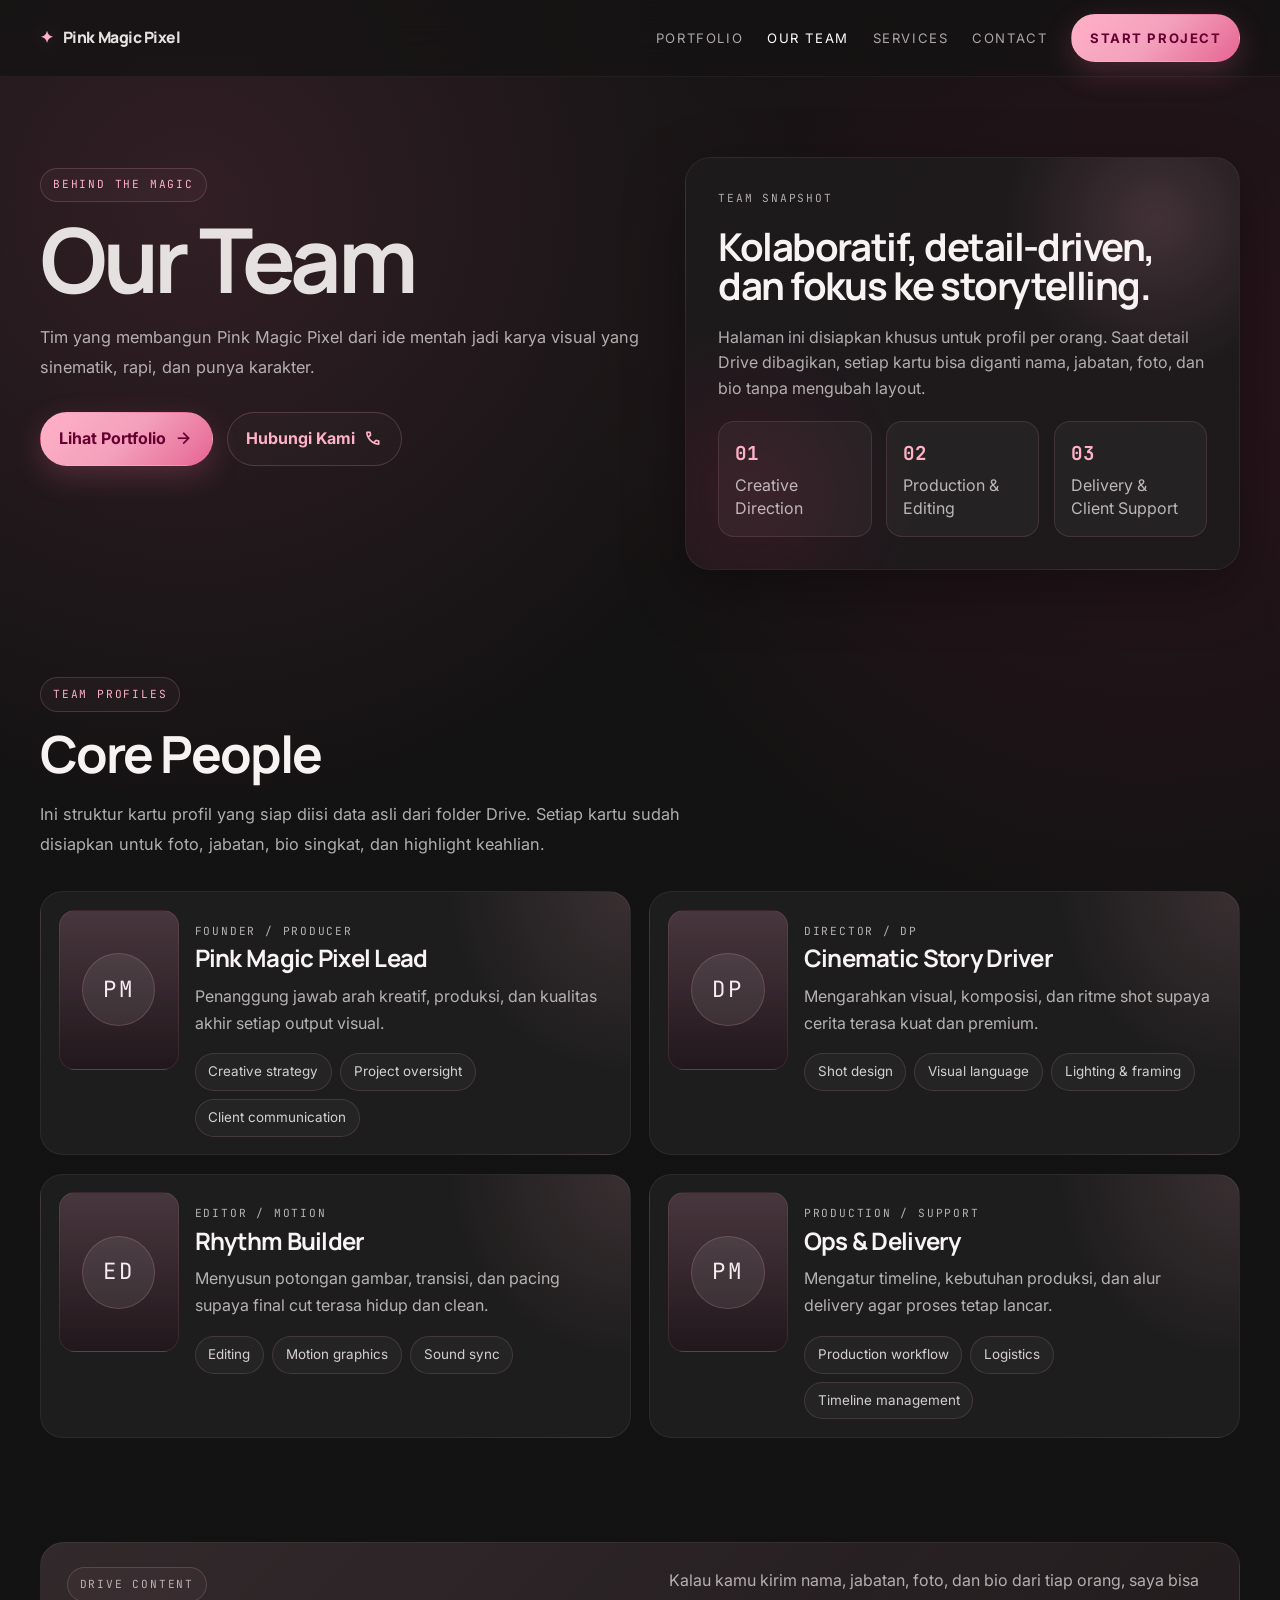
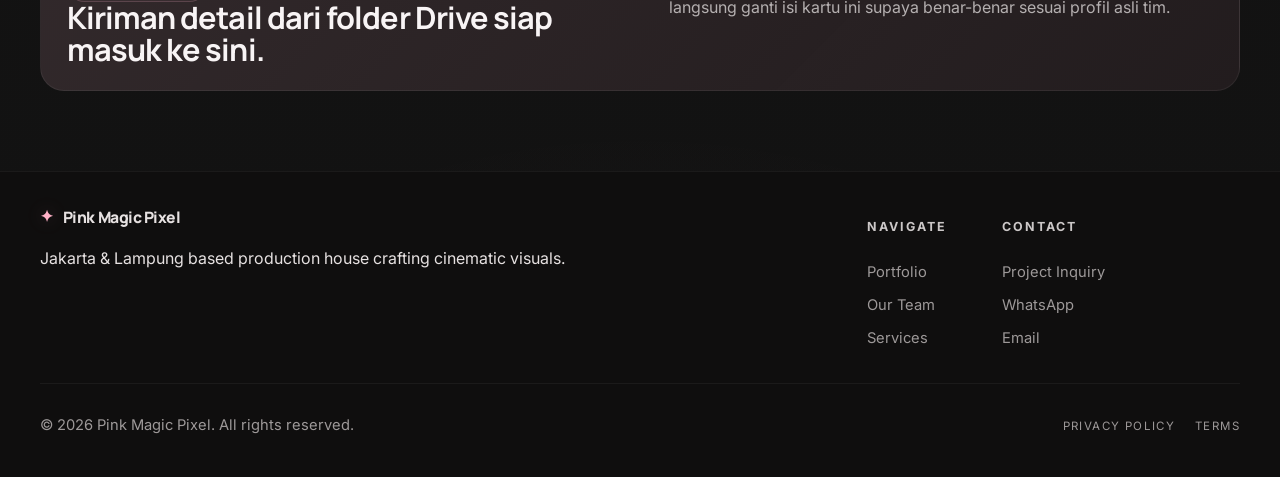
==== team.html @ 875f935e "Add team profile page" ====
<!DOCTYPE html>
<html lang="id">
  <head>
    <meta charset="UTF-8" />
    <meta name="viewport" content="width=device-width, initial-scale=1.0" />
    <meta
      name="description"
      content="Profil tim Pink Magic Pixel, rumah produksi sinematik dari Jakarta dan Lampung."
    />
    <title>Pink Magic Pixel | Our Team</title>
    <link rel="preconnect" href="https://fonts.googleapis.com" />
    <link rel="preconnect" href="https://fonts.gstatic.com" crossorigin />
    <link
      href="https://fonts.googleapis.com/css2?family=Inter:wght@400;500;600;700&family=JetBrains+Mono:wght@500;600&family=Manrope:wght@500;600;700;800&family=Material+Symbols+Outlined:wght@100..700&display=swap"
      rel="stylesheet"
    />
    <link rel="stylesheet" href="styles.css?v=7" />
  </head>
  <body class="team-page">
    <a class="skip-link" href="#content">Skip to content</a>

    <header class="site-header" id="top">
      <div class="shell header-shell">
        <a class="brand" href="index.html" aria-label="Pink Magic Pixel home">
          <span class="brand-mark" aria-hidden="true">✦</span>
          <span class="brand-name">Pink Magic Pixel</span>
        </a>

        <nav class="site-nav" aria-label="Primary">
          <a href="index.html#portfolio">Portfolio</a>
          <a href="team.html" aria-current="page">Our Team</a>
          <a href="index.html#services">Services</a>
          <a href="index.html#contact">Contact</a>
          <a class="button button-primary button-small" href="index.html#contact">Start Project</a>
        </nav>

        <button
          class="menu-toggle"
          type="button"
          aria-expanded="false"
          aria-controls="mobile-menu"
          aria-label="Toggle menu"
        >
          <span></span>
          <span></span>
          <span></span>
        </button>
      </div>

      <div class="mobile-menu" id="mobile-menu" hidden>
        <a href="index.html#portfolio">Portfolio</a>
        <a href="team.html" aria-current="page">Our Team</a>
        <a href="index.html#services">Services</a>
        <a href="index.html#contact">Contact</a>
        <a class="button button-primary" href="index.html#contact">Start Project</a>
      </div>
    </header>

    <main id="content">
      <section class="section team-hero">
        <div class="shell team-hero-layout">
          <div class="team-hero-copy reveal">
            <p class="eyebrow">Behind the magic</p>
            <h1>Our Team</h1>
            <p class="hero-intro">
              Tim yang membangun Pink Magic Pixel dari ide mentah jadi karya visual
              yang sinematik, rapi, dan punya karakter.
            </p>
            <div class="hero-actions">
              <a class="button button-primary" href="index.html#portfolio">
                Lihat Portfolio
                <span class="material-symbols-outlined" aria-hidden="true">arrow_forward</span>
              </a>
              <a class="button button-secondary" href="index.html#contact">
                Hubungi Kami
                <span class="material-symbols-outlined" aria-hidden="true">call</span>
              </a>
            </div>
          </div>

          <div class="team-hero-panel reveal">
            <div class="team-hero-panel-inner">
              <p class="tag">Team Snapshot</p>
              <h2>Kolaboratif, detail-driven, dan fokus ke storytelling.</h2>
              <p>
                Halaman ini disiapkan khusus untuk profil per orang. Saat detail Drive
                dibagikan, setiap kartu bisa diganti nama, jabatan, foto, dan bio
                tanpa mengubah layout.
              </p>

              <div class="team-hero-metrics">
                <article>
                  <strong>01</strong>
                  <span>Creative Direction</span>
                </article>
                <article>
                  <strong>02</strong>
                  <span>Production & Editing</span>
                </article>
                <article>
                  <strong>03</strong>
                  <span>Delivery & Client Support</span>
                </article>
              </div>
            </div>
          </div>
        </div>
      </section>

      <section class="section section-spaced team-section">
        <div class="shell">
          <div class="section-heading reveal">
            <div>
              <p class="eyebrow">Team Profiles</p>
              <h2>Core People</h2>
              <p class="section-intro">
                Ini struktur kartu profil yang siap diisi data asli dari folder Drive.
                Setiap kartu sudah disiapkan untuk foto, jabatan, bio singkat, dan
                highlight keahlian.
              </p>
            </div>
          </div>

          <div class="team-grid">
            <article class="team-card reveal">
              <div class="team-card-portrait">
                <span class="team-avatar">PM</span>
              </div>
              <div class="team-card-body">
                <p class="tag">Founder / Producer</p>
                <h3>Pink Magic Pixel Lead</h3>
                <p>
                  Penanggung jawab arah kreatif, produksi, dan kualitas akhir setiap
                  output visual.
                </p>
                <ul class="team-points">
                  <li>Creative strategy</li>
                  <li>Project oversight</li>
                  <li>Client communication</li>
                </ul>
              </div>
            </article>

            <article class="team-card reveal">
              <div class="team-card-portrait">
                <span class="team-avatar">DP</span>
              </div>
              <div class="team-card-body">
                <p class="tag">Director / DP</p>
                <h3>Cinematic Story Driver</h3>
                <p>
                  Mengarahkan visual, komposisi, dan ritme shot supaya cerita terasa
                  kuat dan premium.
                </p>
                <ul class="team-points">
                  <li>Shot design</li>
                  <li>Visual language</li>
                  <li>Lighting & framing</li>
                </ul>
              </div>
            </article>

            <article class="team-card reveal">
              <div class="team-card-portrait">
                <span class="team-avatar">ED</span>
              </div>
              <div class="team-card-body">
                <p class="tag">Editor / Motion</p>
                <h3>Rhythm Builder</h3>
                <p>
                  Menyusun potongan gambar, transisi, dan pacing supaya final cut
                  terasa hidup dan clean.
                </p>
                <ul class="team-points">
                  <li>Editing</li>
                  <li>Motion graphics</li>
                  <li>Sound sync</li>
                </ul>
              </div>
            </article>

            <article class="team-card reveal">
              <div class="team-card-portrait">
                <span class="team-avatar">PM</span>
              </div>
              <div class="team-card-body">
                <p class="tag">Production / Support</p>
                <h3>Ops & Delivery</h3>
                <p>
                  Mengatur timeline, kebutuhan produksi, dan alur delivery agar
                  proses tetap lancar.
                </p>
                <ul class="team-points">
                  <li>Production workflow</li>
                  <li>Logistics</li>
                  <li>Timeline management</li>
                </ul>
              </div>
            </article>
          </div>
        </div>
      </section>

      <section class="section team-note">
        <div class="shell">
          <div class="team-note-panel reveal">
            <div>
              <p class="eyebrow">Drive Content</p>
              <h2>Kiriman detail dari folder Drive siap masuk ke sini.</h2>
            </div>
            <p>
              Kalau kamu kirim nama, jabatan, foto, dan bio dari tiap orang, saya bisa
              langsung ganti isi kartu ini supaya benar-benar sesuai profil asli tim.
            </p>
          </div>
        </div>
      </section>
    </main>

    <footer class="site-footer">
      <div class="shell footer-shell">
        <div>
          <a class="brand" href="index.html" aria-label="Pink Magic Pixel home">
            <span class="brand-mark" aria-hidden="true">✦</span>
            <span class="brand-name">Pink Magic Pixel</span>
          </a>
          <p>Jakarta & Lampung based production house crafting cinematic visuals.</p>
        </div>

        <div class="footer-links">
          <div>
            <h3>Navigate</h3>
            <a href="index.html#portfolio">Portfolio</a>
            <a href="team.html">Our Team</a>
            <a href="index.html#services">Services</a>
          </div>
          <div>
            <h3>Contact</h3>
            <a href="index.html#contact">Project Inquiry</a>
            <a href="index.html#contact">WhatsApp</a>
            <a href="index.html#contact">Email</a>
          </div>
        </div>
      </div>

      <div class="shell footer-meta">
        <p>&copy; <span id="year"></span> Pink Magic Pixel. All rights reserved.</p>
        <div class="footer-legal">
          <a href="index.html#top">Privacy Policy</a>
          <a href="index.html#top">Terms</a>
        </div>
      </div>
    </footer>

    <script src="script.js?v=7"></script>
  </body>
</html>
---- styles.css ----
:root {
  --bg: #121212;
  --bg-alt: #171616;
  --surface: rgba(32, 31, 31, 0.72);
  --surface-strong: #1c1b1b;
  --surface-soft: #201f1f;
  --surface-card: rgba(43, 42, 42, 0.72);
  --text: #e6e1e1;
  --muted: #dcbfc6;
  --faint: rgba(230, 225, 225, 0.1);
  --line: rgba(255, 255, 255, 0.08);
  --outline: #564147;
  --pink: #ffb1c7;
  --pink-strong: #e66592;
  --berry: #851c41;
  --pink-deep: #a63360;
  --on-pink: #650031;
  --shadow: 0 18px 60px rgba(0, 0, 0, 0.35);
  --shell: min(1200px, calc(100vw - 2rem));
  --radius-xl: 1.5rem;
  --radius-lg: 1rem;
  --radius-md: 0.75rem;
  --radius-sm: 0.5rem;
}

*,
*::before,
*::after {
  box-sizing: border-box;
}

html {
  scroll-behavior: smooth;
}

body {
  margin: 0;
  min-height: 100vh;
  background:
    radial-gradient(circle at 15% 10%, rgba(230, 101, 146, 0.14), transparent 28%),
    radial-gradient(circle at 90% 18%, rgba(133, 28, 65, 0.2), transparent 28%),
    radial-gradient(circle at 50% 120%, rgba(255, 177, 199, 0.08), transparent 30%),
    linear-gradient(180deg, #141313 0%, #121212 100%);
  color: var(--text);
  font-family: "Inter", system-ui, -apple-system, BlinkMacSystemFont, "Segoe UI", sans-serif;
  line-height: 1.6;
  text-rendering: optimizeLegibility;
  -webkit-font-smoothing: antialiased;
}

body.showreel-modal-open {
  overflow: hidden;
}

img,
svg {
  display: block;
  max-width: 100%;
}

a {
  color: inherit;
  text-decoration: none;
}

button,
a {
  -webkit-tap-highlight-color: transparent;
}

button,
input,
textarea {
  font: inherit;
}

.skip-link {
  position: absolute;
  left: 1rem;
  top: -4rem;
  z-index: 1000;
  padding: 0.75rem 1rem;
  border-radius: 999px;
  background: var(--pink);
  color: var(--on-pink);
  font-weight: 700;
  transition: top 0.2s ease;
}

.skip-link:focus {
  top: 1rem;
}

.shell {
  width: var(--shell);
  margin: 0 auto;
}

.section {
  padding: 5rem 0;
}

.section-spaced {
  padding-top: 2rem;
}

.section-services {
  background: linear-gradient(180deg, rgba(15, 14, 14, 0.7), rgba(15, 14, 14, 0.9));
}

.section-contact {
  padding-bottom: 6rem;
}

.site-header {
  position: sticky;
  top: 0;
  z-index: 50;
  backdrop-filter: blur(22px);
  background: rgba(20, 19, 19, 0.76);
  border-bottom: 1px solid rgba(255, 255, 255, 0.05);
}

.header-shell {
  display: flex;
  align-items: center;
  justify-content: space-between;
  min-height: 4.75rem;
  gap: 1rem;
}

.brand {
  display: inline-flex;
  align-items: center;
  gap: 0.65rem;
  font-family: "Manrope", sans-serif;
  font-weight: 800;
  letter-spacing: -0.03em;
}

.brand-mark {
  color: var(--pink);
  text-shadow: 0 0 18px rgba(255, 177, 199, 0.25);
}

.brand-name {
  font-size: 0.98rem;
}

.site-nav {
  display: flex;
  align-items: center;
  gap: 1.5rem;
  font-size: 0.82rem;
  letter-spacing: 0.12em;
  text-transform: uppercase;
  color: rgba(230, 225, 225, 0.72);
}

.site-nav a:not(.button):hover,
.footer-links a:hover,
.footer-legal a:hover {
  color: var(--pink);
}

.site-nav a[aria-current="page"],
.mobile-menu a[aria-current="page"] {
  color: #fff;
}

.menu-toggle {
  display: none;
  width: 2.75rem;
  height: 2.75rem;
  border: 1px solid rgba(255, 255, 255, 0.08);
  border-radius: 999px;
  background: rgba(255, 255, 255, 0.03);
  color: var(--text);
  padding: 0;
  cursor: pointer;
}

.menu-toggle span {
  display: block;
  width: 1rem;
  height: 2px;
  margin: 0.18rem auto;
  border-radius: 999px;
  background: currentColor;
}

.mobile-menu {
  display: none;
  padding: 0 1rem 1rem;
  border-top: 1px solid rgba(255, 255, 255, 0.05);
}

.mobile-menu[hidden] {
  display: none !important;
}

.mobile-menu a {
  display: flex;
  align-items: center;
  justify-content: center;
  width: 100%;
  margin-top: 0.75rem;
}

.hero {
  min-height: calc(100vh - 4.75rem);
  display: flex;
  align-items: center;
  position: relative;
  overflow: clip;
}

.hero::before,
.hero::after {
  content: "";
  position: absolute;
  inset: auto;
  border-radius: 999px;
  pointer-events: none;
}

.hero::before {
  width: 24rem;
  height: 24rem;
  left: -10rem;
  top: 5rem;
  background: radial-gradient(circle, rgba(255, 177, 199, 0.11), transparent 68%);
  filter: blur(14px);
}

.hero::after {
  width: 20rem;
  height: 20rem;
  right: -8rem;
  bottom: 1rem;
  background: radial-gradient(circle, rgba(230, 101, 146, 0.16), transparent 68%);
  filter: blur(12px);
}

.hero-layout {
  display: grid;
  grid-template-columns: minmax(0, 1.1fr) minmax(340px, 0.9fr);
  gap: 3rem;
  align-items: center;
  position: relative;
  z-index: 1;
  padding: 3rem 0 4rem;
}

.reveal {
  transition: opacity 700ms ease, transform 700ms ease;
}

.js .reveal {
  opacity: 0;
  transform: translateY(2rem);
}

.js .reveal.is-visible {
  opacity: 1;
  transform: none;
}

.eyebrow,
.pill,
.tag {
  display: inline-flex;
  align-items: center;
  width: fit-content;
  font-family: "JetBrains Mono", monospace;
  font-size: 0.7rem;
  letter-spacing: 0.16em;
  text-transform: uppercase;
  color: var(--pink);
}

.eyebrow {
  margin-bottom: 1rem;
  padding: 0.45rem 0.75rem;
  border: 1px solid rgba(255, 177, 199, 0.18);
  border-radius: 999px;
  background: rgba(255, 177, 199, 0.04);
}

.hero-copy h1,
.section-heading h2,
.contact-copy h2 {
  margin: 0;
  font-family: "Manrope", sans-serif;
  letter-spacing: -0.04em;
  line-height: 0.98;
  color: #f7f3f3;
}

.hero-copy h1 {
  font-size: clamp(3rem, 6vw, 5.75rem);
  max-width: 10ch;
}

.hero-accent {
  display: inline-block;
  color: var(--pink);
}

.hero-intro,
.section-intro,
.contact-copy .section-intro {
  max-width: 42rem;
  margin: 1.4rem 0 0;
  color: rgba(230, 225, 225, 0.75);
  font-size: 1.02rem;
  line-height: 1.8;
}

.hero-actions,
.contact-actions {
  display: flex;
  flex-wrap: wrap;
  gap: 0.9rem;
  margin-top: 1.9rem;
}

.button {
  display: inline-flex;
  align-items: center;
  justify-content: center;
  gap: 0.55rem;
  min-height: 3rem;
  padding: 0.8rem 1.15rem;
  border-radius: 999px;
  border: 1px solid transparent;
  font-weight: 700;
  transition: transform 180ms ease, box-shadow 180ms ease, background-color 180ms ease, border-color 180ms ease;
}

.button:hover {
  transform: translateY(-1px);
  box-shadow: 0 0 24px rgba(255, 177, 199, 0.12);
}

.button:focus-visible,
.menu-toggle:focus-visible,
.site-nav a:focus-visible,
.mobile-menu a:focus-visible,
.footer-links a:focus-visible,
.footer-legal a:focus-visible {
  outline: 2px solid var(--pink);
  outline-offset: 3px;
}

.button-primary {
  background: linear-gradient(135deg, #ffb1c7 0%, #f3a0bc 50%, #e66592 100%);
  color: var(--on-pink);
  box-shadow: 0 10px 30px rgba(230, 101, 146, 0.24);
}

.button-secondary,
.button-ghost {
  color: var(--pink);
  background: rgba(255, 255, 255, 0.02);
  border-color: rgba(255, 177, 199, 0.2);
}

.button-small {
  min-height: 2.5rem;
  padding-inline: 1.1rem;
}

.material-symbols-outlined {
  font-variation-settings: "FILL" 0, "wght" 500, "GRAD" 0, "opsz" 24;
  font-size: 1.1rem;
  line-height: 1;
}

.hero-visual {
  position: relative;
}

.visual-frame {
  position: relative;
  aspect-ratio: 4 / 3;
  border-radius: 1.4rem;
  display: flex;
  padding: 1.15rem;
  overflow: clip;
  background:
    radial-gradient(circle at 50% 0%, rgba(255, 177, 199, 0.16), transparent 24%),
    linear-gradient(180deg, rgba(33, 30, 30, 0.96), rgba(17, 16, 16, 0.98));
  border: 1px solid rgba(255, 255, 255, 0.06);
  box-shadow: var(--shadow);
}

.hero-showreel-panel {
  min-height: 100%;
}

.hero-showreel {
  position: relative;
  z-index: 1;
  display: flex;
  flex: 1;
  flex-direction: column;
  min-width: 0;
}

.hero-showreel-head,
.hero-showreel-footer {
  display: flex;
  align-items: center;
  justify-content: space-between;
  gap: 1rem;
}

.hero-showreel-head {
  margin-bottom: 1rem;
}

.hero-showreel-footer {
  margin-top: 1rem;
  align-items: flex-end;
}

.hero-showreel-counter {
  margin: 0.45rem 0 0;
  color: rgba(230, 225, 225, 0.74);
  font-size: 0.82rem;
  letter-spacing: 0.08em;
}

.hero-showreel-play {
  display: inline-flex;
  align-items: center;
  gap: 0.55rem;
  min-height: 2.8rem;
  padding: 0.75rem 1rem;
  border-radius: 999px;
  border: 1px solid rgba(255, 177, 199, 0.18);
  background: rgba(255, 255, 255, 0.04);
  color: #f6edf0;
  font-weight: 700;
}

.hero-showreel-stage {
  position: relative;
  flex: 1;
  min-height: 0;
  perspective: 1200px;
}

.hero-showreel-slide {
  position: absolute;
  inset: 0;
  display: flex;
  align-items: stretch;
  justify-content: stretch;
  padding: 0;
  border: 0;
  border-radius: 1.3rem;
  overflow: hidden;
  cursor: pointer;
  text-align: left;
  background: rgba(10, 9, 10, 0.95);
  box-shadow:
    0 1px 0 rgba(255, 255, 255, 0.04) inset,
    0 18px 32px rgba(0, 0, 0, 0.18);
  transition:
    transform 500ms ease,
    opacity 500ms ease,
    filter 500ms ease;
}

.hero-showreel-slide img {
  width: 100%;
  height: 100%;
  object-fit: cover;
  transform: scale(1.04);
  filter: saturate(1.06) contrast(1.04);
}

.hero-showreel-slide::after {
  content: "";
  position: absolute;
  inset: 0;
  background:
    linear-gradient(180deg, rgba(18, 12, 16, 0.08) 0%, rgba(18, 12, 16, 0.24) 36%, rgba(8, 7, 9, 0.84) 100%),
    radial-gradient(circle at 50% 10%, rgba(255, 177, 199, 0.16), transparent 40%);
}

.hero-showreel-overlay {
  position: absolute;
  inset: 0;
  z-index: 1;
  display: flex;
  flex-direction: column;
  justify-content: space-between;
  padding: 1rem;
  background: linear-gradient(180deg, rgba(8, 7, 9, 0.16), rgba(8, 7, 9, 0.12));
}

.hero-showreel-meta {
  max-width: min(18rem, 82%);
}

.hero-showreel-meta .tag {
  margin-bottom: 0.65rem;
}

.hero-showreel-meta h3 {
  margin: 0;
  color: #f8f4f5;
  font-family: "Manrope", sans-serif;
  font-size: clamp(1.1rem, 2vw, 1.5rem);
  line-height: 1.05;
  letter-spacing: -0.03em;
}

.hero-showreel-meta p {
  margin: 0.65rem 0 0;
  color: rgba(246, 239, 241, 0.78);
  font-size: 0.92rem;
  line-height: 1.6;
}

.hero-showreel-index {
  align-self: flex-end;
  display: inline-flex;
  align-items: center;
  justify-content: center;
  min-width: 2.75rem;
  min-height: 2.75rem;
  padding: 0.45rem 0.65rem;
  border-radius: 999px;
  border: 1px solid rgba(255, 177, 199, 0.22);
  background: rgba(255, 255, 255, 0.08);
  color: #f8f4f5;
  font-family: "JetBrains Mono", monospace;
  font-size: 0.82rem;
  letter-spacing: 0.12em;
}

.hero-showreel-slide-current {
  z-index: 3;
  transform: translate3d(0, 0, 0) scale(1);
  opacity: 1;
}

.hero-showreel-slide-prev {
  z-index: 2;
  transform: translate3d(-12%, 4%, -120px) scale(0.88);
  opacity: 0.4;
  filter: blur(0.25px) saturate(0.85);
}

.hero-showreel-slide-next {
  z-index: 1;
  transform: translate3d(12%, 4%, -120px) scale(0.88);
  opacity: 0.4;
  filter: blur(0.25px) saturate(0.85);
}

.hero-showreel-slide:hover,
.hero-showreel-slide:focus-visible {
  opacity: 1;
  filter: saturate(1.04);
}

.hero-showreel-slide:focus-visible,
.hero-showreel-play:focus-visible,
.hero-showreel-dot:focus-visible {
  outline: 2px solid var(--pink);
  outline-offset: 3px;
}

.hero-showreel-caption {
  margin: 0;
  max-width: 28ch;
  color: rgba(230, 225, 225, 0.74);
  font-size: 0.9rem;
  line-height: 1.55;
}

.hero-showreel-dots {
  display: flex;
  flex-wrap: wrap;
  justify-content: flex-end;
  gap: 0.45rem;
}

.hero-showreel-dot {
  width: 0.55rem;
  height: 0.55rem;
  padding: 0;
  border-radius: 999px;
  border: 0;
  background: rgba(255, 177, 199, 0.2);
  transition: width 180ms ease, background-color 180ms ease, transform 180ms ease;
}

.hero-showreel-dot[aria-selected="true"] {
  width: 1.4rem;
  background: linear-gradient(135deg, #ffb1c7 0%, #f3a0bc 50%, #e66592 100%);
}

.hero-showreel-dot:hover {
  transform: translateY(-1px);
}

.team-page .hero {
  min-height: auto;
}

.team-hero {
  padding-top: 5rem;
}

.team-hero-layout {
  display: grid;
  grid-template-columns: minmax(0, 1.05fr) minmax(320px, 0.95fr);
  gap: 2rem;
  align-items: stretch;
}

.team-hero-copy h1 {
  margin: 0;
  font-family: "Manrope", sans-serif;
  font-size: clamp(3.1rem, 7vw, 6rem);
  line-height: 0.92;
  letter-spacing: -0.05em;
}

.team-hero-panel {
  position: relative;
  overflow: clip;
  border-radius: 1.6rem;
  background:
    radial-gradient(circle at 85% 15%, rgba(255, 177, 199, 0.16), transparent 26%),
    radial-gradient(circle at 12% 82%, rgba(133, 28, 65, 0.22), transparent 28%),
    rgba(29, 27, 28, 0.9);
  border: 1px solid rgba(255, 255, 255, 0.06);
  box-shadow: var(--shadow);
}

.team-hero-panel-inner {
  position: relative;
  z-index: 1;
  display: grid;
  gap: 1.2rem;
  height: 100%;
  padding: 2rem;
}

.team-hero-panel-inner h2 {
  margin: 0;
  font-family: "Manrope", sans-serif;
  font-size: clamp(1.8rem, 3vw, 2.8rem);
  line-height: 1.02;
  letter-spacing: -0.04em;
  color: #f7f3f3;
}

.team-hero-panel-inner p {
  margin: 0;
  color: rgba(230, 225, 225, 0.74);
}

.team-hero-metrics {
  display: grid;
  grid-template-columns: repeat(3, minmax(0, 1fr));
  gap: 0.9rem;
  margin-top: auto;
}

.team-hero-metrics article {
  padding: 1rem;
  border-radius: 1rem;
  background: rgba(255, 255, 255, 0.04);
  border: 1px solid rgba(255, 177, 199, 0.12);
}

.team-hero-metrics strong {
  display: block;
  margin-bottom: 0.35rem;
  font-family: "JetBrains Mono", monospace;
  font-size: 1.2rem;
  color: var(--pink);
}

.team-hero-metrics span {
  display: block;
  color: rgba(230, 225, 225, 0.78);
  line-height: 1.45;
}

.team-section {
  padding-top: 1rem;
}

.team-grid {
  display: grid;
  grid-template-columns: repeat(2, minmax(0, 1fr));
  gap: 1.15rem;
}

.team-card {
  display: grid;
  grid-template-columns: minmax(84px, 120px) minmax(0, 1fr);
  gap: 1rem;
  align-items: start;
  padding: 1.1rem;
  border-radius: 1.4rem;
  background:
    radial-gradient(circle at 100% 0%, rgba(255, 177, 199, 0.12), transparent 28%),
    rgba(32, 31, 31, 0.88);
  border: 1px solid rgba(255, 255, 255, 0.06);
}

.team-card-portrait {
  position: relative;
  aspect-ratio: 3 / 4;
  display: grid;
  place-items: center;
  overflow: clip;
  border-radius: 1rem;
  background:
    linear-gradient(180deg, rgba(255, 177, 199, 0.16), rgba(230, 101, 146, 0.06)),
    linear-gradient(180deg, #241f23, #151214);
  border: 1px solid rgba(255, 177, 199, 0.1);
}

.team-avatar {
  display: grid;
  place-items: center;
  width: 4.6rem;
  height: 4.6rem;
  border-radius: 50%;
  color: #f6edf0;
  font-family: "JetBrains Mono", monospace;
  font-size: 1.4rem;
  letter-spacing: 0.12em;
  background: rgba(255, 255, 255, 0.08);
  border: 1px solid rgba(255, 177, 199, 0.18);
}

.team-card-body {
  min-width: 0;
}

.team-card-body h3 {
  margin: 0.2rem 0 0;
  color: #f8f4f5;
  font-family: "Manrope", sans-serif;
  font-size: 1.5rem;
  line-height: 1.05;
  letter-spacing: -0.03em;
}

.team-card-body p {
  margin: 0.75rem 0 0;
  color: rgba(230, 225, 225, 0.76);
  line-height: 1.7;
}

.team-points {
  display: flex;
  flex-wrap: wrap;
  gap: 0.5rem;
  padding: 0;
  margin: 1rem 0 0;
  list-style: none;
}

.team-points li {
  padding: 0.45rem 0.8rem;
  border-radius: 999px;
  border: 1px solid rgba(255, 177, 199, 0.14);
  background: rgba(255, 255, 255, 0.03);
  color: rgba(246, 239, 241, 0.84);
  font-size: 0.84rem;
}

.team-note {
  padding-top: 1.5rem;
}

.team-note-panel {
  display: flex;
  align-items: flex-start;
  justify-content: space-between;
  gap: 2rem;
  padding: 1.5rem 1.6rem;
  border-radius: 1.5rem;
  background:
    linear-gradient(135deg, rgba(255, 177, 199, 0.1), rgba(230, 101, 146, 0.04)),
    rgba(28, 27, 27, 0.9);
  border: 1px solid rgba(255, 255, 255, 0.06);
}

.team-note-panel h2 {
  margin: 0;
  color: #f8f4f5;
  font-family: "Manrope", sans-serif;
  font-size: clamp(1.4rem, 2.4vw, 2rem);
  line-height: 1.04;
  letter-spacing: -0.03em;
}

.team-note-panel p {
  max-width: 34rem;
  margin: 0;
  color: rgba(230, 225, 225, 0.74);
  line-height: 1.7;
}

.visual-glow {
  position: absolute;
  border-radius: 999px;
  filter: blur(48px);
  pointer-events: none;
}

.visual-glow-a {
  width: 18rem;
  height: 18rem;
  left: -4rem;
  top: -4rem;
  background: rgba(230, 101, 146, 0.2);
}

.visual-glow-b {
  width: 16rem;
  height: 16rem;
  right: -4rem;
  bottom: -5rem;
  background: rgba(133, 28, 65, 0.28);
}

.car-scene {
  position: absolute;
  inset: 0;
}

.car-scene.compact {
  inset: 1rem;
  transform: scale(0.9);
}

.floor-reflection {
  position: absolute;
  left: 50%;
  bottom: 2.2rem;
  width: 84%;
  height: 1.1rem;
  transform: translateX(-50%);
  background: linear-gradient(90deg, transparent, rgba(255, 177, 199, 0.45), transparent);
  filter: blur(8px);
  opacity: 0.8;
}

.car-body {
  position: absolute;
  left: 50%;
  bottom: 3rem;
  width: min(86%, 29rem);
  height: 11rem;
  transform: translateX(-50%);
  background:
    linear-gradient(180deg, rgba(255, 255, 255, 0.08), transparent 18%),
    linear-gradient(180deg, #35263a 0%, #17131a 55%, #09070b 100%);
  clip-path: polygon(8% 63%, 14% 43%, 28% 28%, 40% 17%, 58% 13%, 72% 22%, 80% 23%, 88% 39%, 93% 51%, 96% 62%, 96% 73%, 90% 76%, 14% 76%, 8% 73%);
  border: 1px solid rgba(255, 177, 199, 0.12);
  box-shadow:
    0 0 0 1px rgba(255, 177, 199, 0.08) inset,
    0 24px 44px rgba(0, 0, 0, 0.25);
}

.car-body::before,
.car-body::after {
  content: "";
  position: absolute;
  left: 10%;
  right: 10%;
  height: 1px;
  background: linear-gradient(90deg, transparent, rgba(255, 177, 199, 0.5), transparent);
}

.car-body::before {
  top: 29%;
}

.car-body::after {
  bottom: 16%;
}

.car-window {
  position: absolute;
  left: 34%;
  top: 20%;
  width: 17%;
  height: 18%;
  transform: skewX(-16deg);
  border-radius: 60% 20% 14% 16%;
  background: linear-gradient(160deg, rgba(255, 177, 199, 0.2), rgba(255, 255, 255, 0.02));
  border: 1px solid rgba(255, 177, 199, 0.15);
}

.car-window-secondary {
  left: 53%;
  width: 15%;
  opacity: 0.8;
}

.car-roof {
  position: absolute;
  left: 30%;
  top: 7%;
  width: 31%;
  height: 14%;
  background: linear-gradient(180deg, rgba(255, 177, 199, 0.18), rgba(255, 177, 199, 0.04));
  clip-path: polygon(0 100%, 12% 14%, 58% 0, 100% 22%, 100% 100%);
}

.car-hood {
  position: absolute;
  left: 17%;
  top: 34%;
  width: 56%;
  height: 14%;
  background: linear-gradient(90deg, rgba(230, 101, 146, 0.08), rgba(255, 255, 255, 0.04), rgba(230, 101, 146, 0.08));
  clip-path: polygon(0 100%, 9% 28%, 30% 8%, 76% 0, 100% 56%, 76% 100%);
}

.car-accent {
  position: absolute;
  left: 20%;
  right: 16%;
  bottom: 24%;
  height: 0.35rem;
  border-radius: 999px;
  background: linear-gradient(90deg, transparent, rgba(255, 177, 199, 0.9), rgba(230, 101, 146, 0.4), transparent);
  box-shadow: 0 0 18px rgba(255, 177, 199, 0.35);
}

.car-wheel {
  position: absolute;
  bottom: -1%;
  width: 19%;
  aspect-ratio: 1;
  border-radius: 50%;
  background:
    radial-gradient(circle at center, rgba(255, 177, 199, 0.18) 0 8%, transparent 8% 19%, rgba(255, 177, 199, 0.14) 19% 25%, transparent 25% 100%),
    radial-gradient(circle at center, rgba(0, 0, 0, 0.9) 0 47%, rgba(255, 177, 199, 0.28) 47% 50%, rgba(255, 255, 255, 0.08) 50% 56%, rgba(0, 0, 0, 0.9) 56% 100%);
  box-shadow: 0 0 0 1px rgba(255, 177, 199, 0.18) inset;
}

.car-wheel.left {
  left: 18%;
}

.car-wheel.right {
  right: 17%;
}

.car-headlight {
  position: absolute;
  bottom: 26%;
  width: 10%;
  height: 6%;
  border-radius: 999px;
  background: linear-gradient(90deg, rgba(255, 177, 199, 0.15), rgba(255, 177, 199, 0.88));
  box-shadow: 0 0 14px rgba(255, 177, 199, 0.5);
}

.car-headlight.left {
  left: 13%;
}

.car-headlight.right {
  right: 14%;
}

.play-badge {
  position: absolute;
  left: 50%;
  top: 50%;
  display: grid;
  place-items: center;
  width: 4.4rem;
  height: 4.4rem;
  transform: translate(-50%, -50%);
  border: 1px solid rgba(255, 255, 255, 0.16);
  border-radius: 999px;
  background: rgba(255, 255, 255, 0.09);
  color: #fff;
  backdrop-filter: blur(14px);
}

.play-badge .material-symbols-outlined {
  font-size: 2rem;
  margin-left: 0.1rem;
}

.section-heading {
  display: flex;
  justify-content: space-between;
  align-items: end;
  gap: 1.5rem;
  margin-bottom: 2rem;
}

.section-heading.center {
  justify-content: center;
  text-align: center;
}

.section-heading h2,
.contact-copy h2 {
  font-size: clamp(2.25rem, 4vw, 4.2rem);
}

.pill {
  padding: 0.45rem 0.9rem;
  border-radius: 999px;
  border: 1px solid rgba(255, 255, 255, 0.09);
  color: rgba(230, 225, 225, 0.82);
  background: rgba(255, 255, 255, 0.03);
}

.portfolio-grid {
  display: grid;
  grid-template-columns: repeat(12, minmax(0, 1fr));
  gap: 1.25rem;
}

.showreel-gallery {
  display: grid;
  gap: 1.25rem;
}

.portfolio-video-grid {
  display: grid;
  grid-template-columns: repeat(3, minmax(0, 1fr));
  gap: 1.25rem;
}

.portfolio-card,
.service-card,
.contact-panel {
  border: 1px solid rgba(255, 255, 255, 0.07);
  background: var(--surface);
  backdrop-filter: blur(22px);
  box-shadow: var(--shadow);
}

.portfolio-card {
  overflow: clip;
  border-radius: 1.5rem;
  min-height: 18rem;
}

.showreel-controls {
  display: grid;
  grid-template-columns: auto minmax(0, 1fr) auto;
  gap: 0.75rem;
  align-items: center;
}

.showreel-counter {
  justify-self: center;
  margin: 0;
  padding: 0.45rem 0.9rem;
  border: 1px solid rgba(255, 255, 255, 0.09);
  border-radius: 999px;
  background: rgba(255, 255, 255, 0.03);
  color: rgba(230, 225, 225, 0.82);
  font-size: 0.85rem;
  letter-spacing: 0.08em;
  text-transform: uppercase;
}

.showreel-intro .section-intro {
  max-width: 48rem;
  margin: 0;
}

.showreel-carousel {
  overflow: hidden;
  border: 1px solid rgba(255, 255, 255, 0.07);
  border-radius: 1.6rem;
  background:
    radial-gradient(circle at top left, rgba(255, 177, 199, 0.1), transparent 36%),
    linear-gradient(180deg, rgba(43, 42, 42, 0.88), rgba(24, 23, 23, 0.86));
  backdrop-filter: blur(22px);
  box-shadow: var(--shadow);
}

.showreel-nav {
  display: inline-grid;
  place-items: center;
  width: 3rem;
  height: 3rem;
  border: 1px solid rgba(255, 255, 255, 0.08);
  border-radius: 999px;
  background: rgba(255, 255, 255, 0.04);
  color: var(--text);
  cursor: pointer;
}

.showreel-nav:hover {
  border-color: rgba(255, 177, 199, 0.22);
  color: var(--pink);
}

.showreel-viewport {
  overflow-x: auto;
  scroll-snap-type: x mandatory;
  scroll-behavior: smooth;
  scrollbar-width: none;
}

.showreel-viewport::-webkit-scrollbar {
  display: none;
}

.showreel-rail {
  display: grid;
  grid-auto-flow: column;
  grid-auto-columns: calc((100% - 2rem) / 3);
  gap: 1rem;
  width: 100%;
  padding: 1rem;
}

.showreel-card {
  position: relative;
  display: grid;
  gap: 0.8rem;
  width: 100%;
  padding: 0;
  border: 1px solid rgba(255, 255, 255, 0.07);
  border-radius: 1.25rem;
  background: rgba(255, 255, 255, 0.03);
  color: inherit;
  cursor: pointer;
  text-align: left;
  overflow: clip;
  scroll-snap-align: start;
}

.showreel-card:hover {
  border-color: rgba(255, 177, 199, 0.18);
  transform: translateY(-1px);
}

.showreel-card.is-active {
  border-color: rgba(255, 177, 199, 0.5);
  box-shadow: 0 0 0 1px rgba(255, 177, 199, 0.12);
}

.showreel-thumb {
  position: relative;
  aspect-ratio: 16 / 9;
  background: linear-gradient(180deg, rgba(18, 17, 17, 0.92), rgba(12, 10, 13, 0.96));
  overflow: clip;
}

.showreel-thumb img {
  position: absolute;
  inset: 0;
  width: 100%;
  height: 100%;
  object-fit: cover;
}

.showreel-play {
  position: absolute;
  inset: 0;
  display: grid;
  place-items: center;
  width: 100%;
  padding: 0;
  border: 0;
  background: transparent;
  color: inherit;
  cursor: pointer;
  z-index: 2;
}

.showreel-play-badge {
  display: inline-flex;
  align-items: center;
  gap: 0.4rem;
  padding: 0.7rem 0.95rem;
  border: 1px solid rgba(255, 255, 255, 0.16);
  border-radius: 999px;
  background: rgba(18, 17, 17, 0.56);
  color: #fff;
  backdrop-filter: blur(14px);
}

.showreel-play-badge .material-symbols-outlined {
  font-size: 1.4rem;
}

.showreel-thumb::after {
  content: "";
  position: absolute;
  inset: 0;
  background:
    linear-gradient(180deg, rgba(18, 17, 17, 0.08), rgba(18, 17, 17, 0.4)),
    radial-gradient(circle at 50% 20%, rgba(255, 177, 199, 0.1), transparent 36%);
}

.showreel-thumb-badge {
  position: absolute;
  inset: auto auto 0.8rem 0.8rem;
  display: inline-grid;
  place-items: center;
  width: 2.4rem;
  height: 2.4rem;
  border-radius: 999px;
  background: rgba(18, 17, 17, 0.52);
  color: #fff;
  backdrop-filter: blur(14px);
  z-index: 1;
}

.showreel-card-copy {
  padding: 0 1rem 1rem;
}

.showreel-card-copy h4 {
  margin: 0;
  font-family: "Manrope", sans-serif;
  font-size: 1rem;
  letter-spacing: -0.02em;
}

.showreel-card-copy p {
  margin: 0.35rem 0 0;
  color: rgba(230, 225, 225, 0.72);
  font-size: 0.92rem;
}

.showreel-card.is-playing {
  border-color: rgba(255, 177, 199, 0.42);
}

.showreel-card.is-playing .showreel-thumb::after {
  background:
    linear-gradient(180deg, rgba(18, 17, 17, 0.02), rgba(18, 17, 17, 0.24)),
    radial-gradient(circle at 50% 20%, rgba(255, 177, 199, 0.04), transparent 36%);
}

.showreel-thumb iframe {
  position: absolute;
  inset: 0;
  width: 100%;
  height: 100%;
  border: 0;
  display: block;
}

.showreel-modal {
  position: fixed;
  inset: 0;
  z-index: 90;
  display: grid;
  place-items: center;
  padding: 1rem;
}

.showreel-modal[hidden] {
  display: none !important;
}

.showreel-modal-backdrop {
  position: absolute;
  inset: 0;
  background: rgba(5, 4, 5, 0.7);
  backdrop-filter: blur(18px);
}

.showreel-modal-panel {
  position: relative;
  z-index: 1;
  width: min(1080px, calc(100vw - 1.5rem));
  max-height: min(90vh, 920px);
  display: grid;
  gap: 0.9rem;
  padding: 0.95rem;
  border: 1px solid rgba(255, 255, 255, 0.1);
  border-radius: 2rem;
  background:
    radial-gradient(circle at top left, rgba(255, 177, 199, 0.14), transparent 34%),
    linear-gradient(180deg, rgba(24, 23, 23, 0.98), rgba(16, 15, 15, 0.99));
  box-shadow: 0 26px 90px rgba(0, 0, 0, 0.58);
  animation: modal-pop 180ms ease-out;
  overflow: hidden;
}

.showreel-modal-head {
  display: flex;
  align-items: center;
  justify-content: space-between;
  gap: 1rem;
  padding: 0.4rem 0.4rem 0.25rem;
}

.showreel-modal-head h3 {
  margin: 0.15rem 0 0;
  font-family: "Manrope", sans-serif;
  font-size: clamp(1.2rem, 2vw, 2rem);
  letter-spacing: -0.03em;
}

.showreel-modal-actions {
  display: inline-flex;
  gap: 0.55rem;
  padding: 0.35rem;
  border: 1px solid rgba(255, 255, 255, 0.08);
  border-radius: 999px;
  background: rgba(255, 255, 255, 0.03);
}

.showreel-modal-btn {
  appearance: none;
  display: inline-grid;
  place-items: center;
  width: 2.85rem;
  height: 2.85rem;
  border: 0;
  border-radius: 999px;
  background: rgba(255, 255, 255, 0.05);
  color: var(--text);
  cursor: pointer;
  box-shadow: inset 0 0 0 1px rgba(255, 255, 255, 0.06);
}

.showreel-modal-btn:hover {
  color: var(--pink);
  background: rgba(255, 177, 199, 0.12);
}

.showreel-modal-frame {
  position: relative;
  overflow: clip;
  aspect-ratio: 16 / 9;
  border-radius: 1.35rem;
  background:
    radial-gradient(circle at 50% 20%, rgba(255, 177, 199, 0.08), transparent 32%),
    #0d0c0d;
  border: 1px solid rgba(255, 255, 255, 0.08);
  box-shadow: inset 0 1px 0 rgba(255, 255, 255, 0.04);
}

.showreel-modal-frame iframe {
  width: 100%;
  height: 100%;
  border: 0;
}

.showreel-modal-loading {
  position: absolute;
  inset: 0;
  display: grid;
  place-items: center;
  gap: 0.6rem;
  color: rgba(230, 225, 225, 0.82);
  background:
    radial-gradient(circle at 50% 20%, rgba(255, 177, 199, 0.16), transparent 32%),
    linear-gradient(180deg, rgba(18, 17, 17, 0.94), rgba(13, 12, 13, 0.98));
}

.showreel-modal-loading .material-symbols-outlined {
  font-size: 2.2rem;
  color: var(--pink);
}

.showreel-modal-loading p {
  margin: 0;
  letter-spacing: 0.08em;
  text-transform: uppercase;
  font-size: 0.78rem;
}

@media (max-width: 820px) {
  .showreel-modal-panel {
    width: min(100vw - 1rem, 1080px);
    padding: 0.8rem;
    border-radius: 1.4rem;
  }

  .showreel-modal-head {
    align-items: start;
    flex-direction: column;
  }

  .showreel-modal-actions {
    align-self: flex-end;
  }
}

@keyframes modal-pop {
  from {
    opacity: 0;
    transform: scale(0.985) translateY(0.4rem);
  }

  to {
    opacity: 1;
    transform: none;
  }
}

.services-grid {
  display: grid;
  grid-template-columns: repeat(4, minmax(0, 1fr));
  gap: 1rem;
}

.service-card {
  position: relative;
  overflow: clip;
  padding: 1.5rem;
  border-radius: 1.4rem;
}

.service-card::before {
  content: "";
  position: absolute;
  inset: auto -3rem -3rem auto;
  width: 7rem;
  height: 7rem;
  border-radius: 999px;
  background: radial-gradient(circle, rgba(255, 177, 199, 0.12), transparent 70%);
  filter: blur(12px);
}

.service-icon {
  width: 3rem;
  height: 3rem;
  display: grid;
  place-items: center;
  border-radius: 0.85rem;
  margin-bottom: 2rem;
  color: var(--pink);
  background: rgba(255, 177, 199, 0.08);
  border: 1px solid rgba(255, 177, 199, 0.1);
}

.service-icon .material-symbols-outlined {
  font-size: 1.7rem;
}

.service-card h3 {
  font-size: 1.15rem;
  margin-bottom: 0.8rem;
}

.service-card p {
  line-height: 1.75;
}

.contact-panel {
  position: relative;
  overflow: clip;
  border-radius: 2rem;
  padding: 1.25rem;
  display: grid;
  grid-template-columns: minmax(0, 0.95fr) minmax(0, 1.05fr);
  gap: 1rem;
  background:
    radial-gradient(circle at 85% 18%, rgba(230, 101, 146, 0.14), transparent 26%),
    radial-gradient(circle at 10% 90%, rgba(255, 177, 199, 0.08), transparent 30%),
    rgba(32, 31, 31, 0.88);
}

.contact-panel::before,
.contact-panel::after {
  content: "";
  position: absolute;
  border-radius: 999px;
  filter: blur(50px);
  pointer-events: none;
}

.contact-panel::before {
  width: 18rem;
  height: 18rem;
  right: -5rem;
  bottom: -5rem;
  background: rgba(230, 101, 146, 0.18);
}

.contact-panel::after {
  width: 13rem;
  height: 13rem;
  left: -4rem;
  top: -4rem;
  background: rgba(133, 28, 65, 0.14);
}

.contact-copy {
  position: relative;
  z-index: 1;
  padding: 2rem;
}

.contact-copy h2 {
  max-width: 8ch;
}

.contact-intro {
  max-width: 29rem;
}

.contact-actions .button {
  min-width: 9.6rem;
  justify-content: flex-start;
  padding-inline: 1rem;
}

.contact-list {
  position: relative;
  z-index: 1;
  display: grid;
  gap: 0.85rem;
  align-content: center;
  padding: 1rem 1rem 1rem 0;
}

.contact-item {
  display: flex;
  gap: 1rem;
  align-items: flex-start;
  padding: 1rem 1.1rem;
  border-radius: 1.1rem;
  background: rgba(17, 16, 16, 0.38);
  border: 1px solid rgba(255, 255, 255, 0.05);
}

.contact-icon {
  display: grid;
  place-items: center;
  flex: 0 0 auto;
  width: 2.5rem;
  height: 2.5rem;
  border-radius: 0.85rem;
  color: var(--pink);
  background: rgba(255, 177, 199, 0.08);
}

.contact-icon .material-symbols-outlined {
  font-size: 1.15rem;
}

.site-footer {
  padding: 2rem 0 1.5rem;
  background: #0f0e0e;
  border-top: 1px solid rgba(255, 255, 255, 0.05);
}

.footer-shell,
.footer-meta {
  display: flex;
  justify-content: space-between;
  gap: 2rem;
}

.footer-shell {
  align-items: flex-start;
  padding-bottom: 2rem;
}

.footer-brand {
  max-width: 28rem;
}

.footer-brand .brand {
  margin-bottom: 1rem;
}

.footer-links {
  display: grid;
  grid-template-columns: repeat(3, minmax(0, 1fr));
  gap: 2rem;
}

.footer-links h3 {
  margin-bottom: 0.9rem;
  font-size: 0.78rem;
  letter-spacing: 0.16em;
  text-transform: uppercase;
  color: rgba(230, 225, 225, 0.88);
}

.footer-links a,
.footer-links p,
.footer-meta {
  color: rgba(230, 225, 225, 0.66);
  font-size: 0.92rem;
}

.footer-links div {
  display: grid;
  gap: 0.6rem;
}

.footer-meta {
  align-items: center;
  padding-top: 1rem;
  border-top: 1px solid rgba(255, 255, 255, 0.05);
}

.footer-legal {
  display: flex;
  gap: 1.25rem;
  text-transform: uppercase;
  letter-spacing: 0.12em;
  font-size: 0.72rem;
}

@media (max-width: 1080px) {
  .hero-layout,
  .contact-panel {
    grid-template-columns: 1fr;
  }

  .hero-showreel-panel {
    min-height: 24rem;
  }

  .services-grid {
    grid-template-columns: repeat(2, minmax(0, 1fr));
  }

  .team-hero-layout {
    grid-template-columns: 1fr;
  }

  .team-note-panel {
    flex-direction: column;
  }

  .team-grid {
    grid-template-columns: 1fr;
  }

  .portfolio-feature,
  .portfolio-card:not(.portfolio-feature):not(.portfolio-cta),
  .portfolio-cta {
    grid-column: span 6;
  }
}

@media (max-width: 820px) {
  .site-nav {
    display: none;
  }

  .menu-toggle {
    display: inline-grid;
    place-items: center;
  }

  .mobile-menu {
    display: grid;
  }

  .hero {
    min-height: auto;
  }

  .hero-layout {
    padding-top: 2rem;
    gap: 1.75rem;
  }

  .team-hero {
    padding-top: 3.5rem;
  }

  .team-hero-panel-inner {
    padding: 1.5rem;
  }

  .team-hero-metrics {
    grid-template-columns: 1fr;
  }

  .hero-showreel-head,
  .hero-showreel-footer {
    flex-direction: column;
    align-items: flex-start;
  }

  .hero-showreel-stage {
    min-height: 21rem;
  }

  .hero-showreel-dots {
    justify-content: flex-start;
  }

  .section {
    padding: 4rem 0;
  }

  .section-heading {
    align-items: start;
    flex-direction: column;
  }

  .portfolio-grid {
    grid-template-columns: 1fr;
  }

  .showreel-rail {
    grid-auto-columns: minmax(14rem, 82vw);
  }

  .portfolio-feature,
  .portfolio-card:not(.portfolio-feature):not(.portfolio-cta),
  .portfolio-cta {
    grid-column: auto;
  }

  .services-grid {
    grid-template-columns: 1fr;
  }

  .footer-shell,
  .footer-meta {
    flex-direction: column;
  }

  .footer-links {
    grid-template-columns: 1fr 1fr;
  }
}

@media (max-width: 560px) {
  .shell {
    width: min(100vw - 1.25rem, 1200px);
  }

  .hero-copy h1 {
    max-width: 8ch;
  }

  .team-card {
    grid-template-columns: 1fr;
  }

  .hero-showreel-panel {
    min-height: 21rem;
  }

  .hero-showreel-stage {
    min-height: 18rem;
  }

  .button {
    width: 100%;
  }

  .hero-actions,
  .contact-actions {
    flex-direction: column;
  }

  .contact-actions .button {
    min-width: 0;
    justify-content: center;
  }

  .contact-copy,
  .contact-list {
    padding: 0.5rem;
  }

  .footer-links {
    grid-template-columns: 1fr;
  }
}
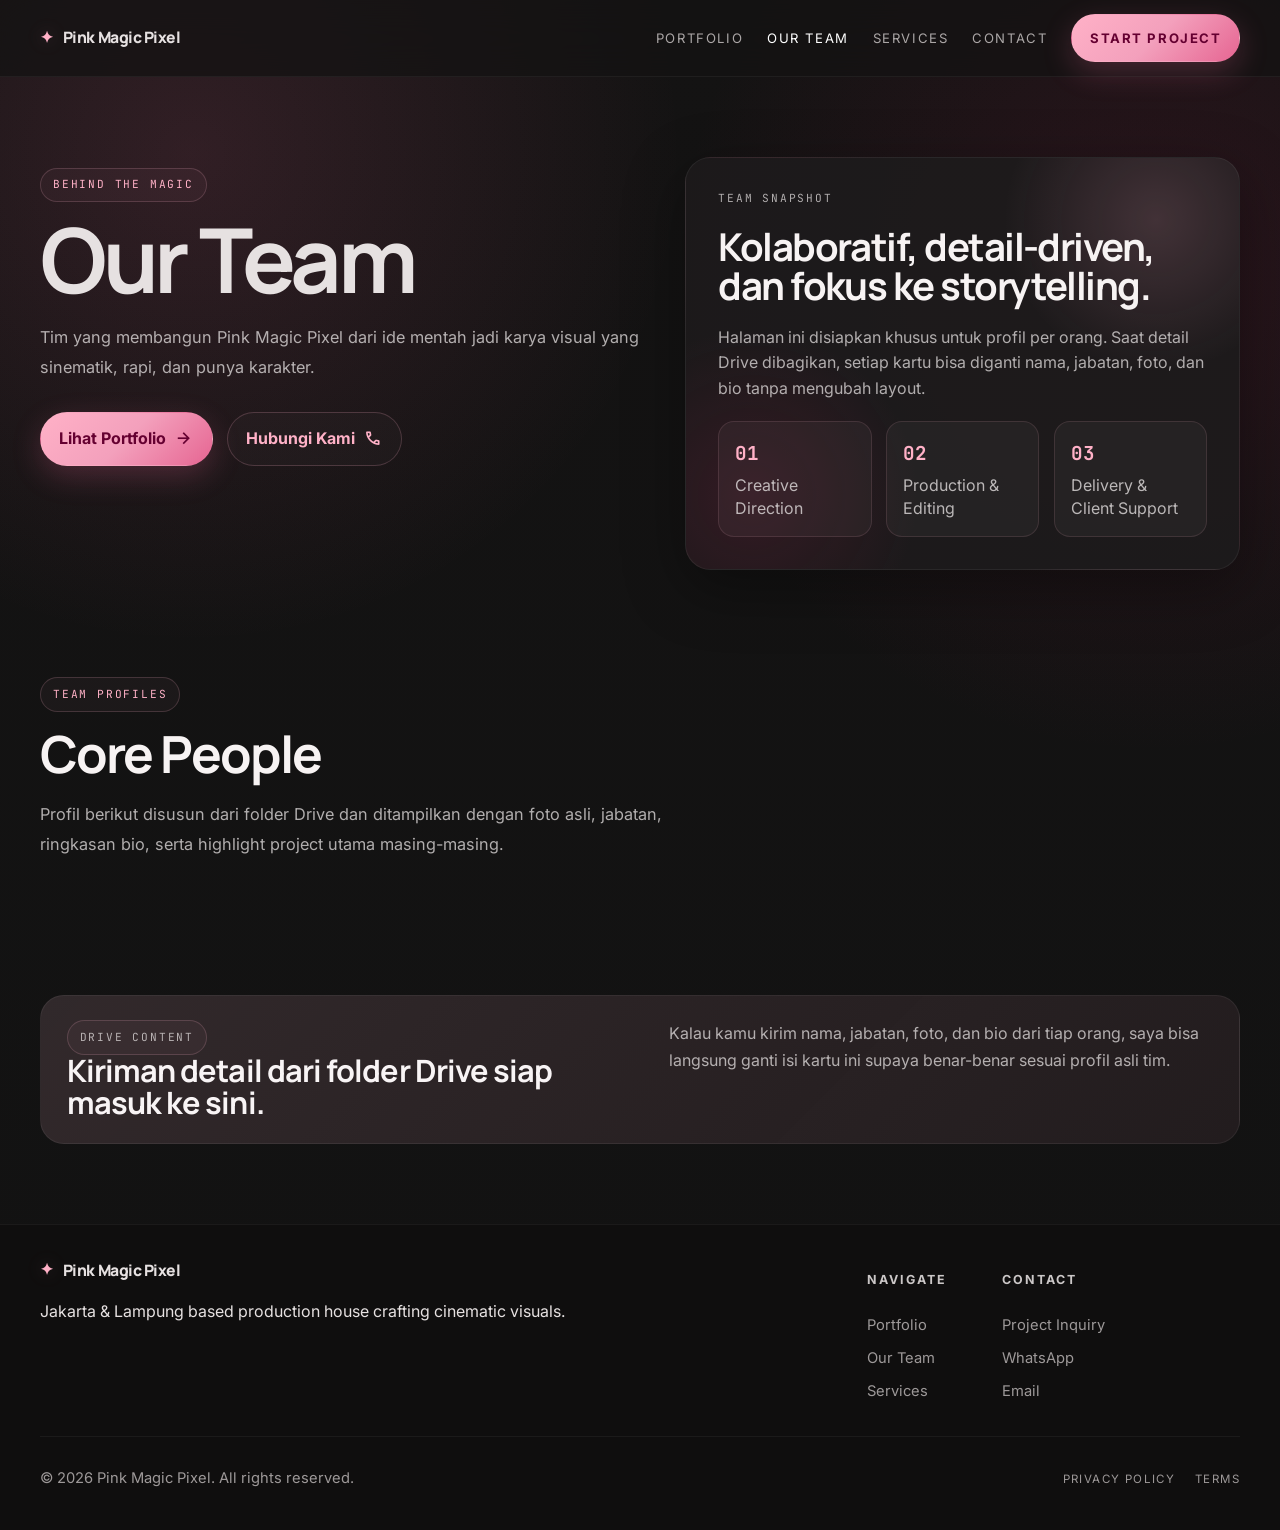
==== commit 8247ab67: "Populate team page with real profiles" ====
--- a/team.html
+++ b/team.html
@@ -14,7 +14,7 @@
       href="https://fonts.googleapis.com/css2?family=Inter:wght@400;500;600;700&family=JetBrains+Mono:wght@500;600&family=Manrope:wght@500;600;700;800&family=Material+Symbols+Outlined:wght@100..700&display=swap"
       rel="stylesheet"
     />
-    <link rel="stylesheet" href="styles.css?v=7" />
+    <link rel="stylesheet" href="styles.css?v=8" />
   </head>
   <body class="team-page">
     <a class="skip-link" href="#content">Skip to content</a>
@@ -114,90 +114,13 @@
               <p class="eyebrow">Team Profiles</p>
               <h2>Core People</h2>
               <p class="section-intro">
-                Ini struktur kartu profil yang siap diisi data asli dari folder Drive.
-                Setiap kartu sudah disiapkan untuk foto, jabatan, bio singkat, dan
-                highlight keahlian.
+                Profil berikut disusun dari folder Drive dan ditampilkan dengan foto
+                asli, jabatan, ringkasan bio, serta highlight project utama masing-masing.
               </p>
             </div>
           </div>
 
-          <div class="team-grid">
-            <article class="team-card reveal">
-              <div class="team-card-portrait">
-                <span class="team-avatar">PM</span>
-              </div>
-              <div class="team-card-body">
-                <p class="tag">Founder / Producer</p>
-                <h3>Pink Magic Pixel Lead</h3>
-                <p>
-                  Penanggung jawab arah kreatif, produksi, dan kualitas akhir setiap
-                  output visual.
-                </p>
-                <ul class="team-points">
-                  <li>Creative strategy</li>
-                  <li>Project oversight</li>
-                  <li>Client communication</li>
-                </ul>
-              </div>
-            </article>
-
-            <article class="team-card reveal">
-              <div class="team-card-portrait">
-                <span class="team-avatar">DP</span>
-              </div>
-              <div class="team-card-body">
-                <p class="tag">Director / DP</p>
-                <h3>Cinematic Story Driver</h3>
-                <p>
-                  Mengarahkan visual, komposisi, dan ritme shot supaya cerita terasa
-                  kuat dan premium.
-                </p>
-                <ul class="team-points">
-                  <li>Shot design</li>
-                  <li>Visual language</li>
-                  <li>Lighting & framing</li>
-                </ul>
-              </div>
-            </article>
-
-            <article class="team-card reveal">
-              <div class="team-card-portrait">
-                <span class="team-avatar">ED</span>
-              </div>
-              <div class="team-card-body">
-                <p class="tag">Editor / Motion</p>
-                <h3>Rhythm Builder</h3>
-                <p>
-                  Menyusun potongan gambar, transisi, dan pacing supaya final cut
-                  terasa hidup dan clean.
-                </p>
-                <ul class="team-points">
-                  <li>Editing</li>
-                  <li>Motion graphics</li>
-                  <li>Sound sync</li>
-                </ul>
-              </div>
-            </article>
-
-            <article class="team-card reveal">
-              <div class="team-card-portrait">
-                <span class="team-avatar">PM</span>
-              </div>
-              <div class="team-card-body">
-                <p class="tag">Production / Support</p>
-                <h3>Ops & Delivery</h3>
-                <p>
-                  Mengatur timeline, kebutuhan produksi, dan alur delivery agar
-                  proses tetap lancar.
-                </p>
-                <ul class="team-points">
-                  <li>Production workflow</li>
-                  <li>Logistics</li>
-                  <li>Timeline management</li>
-                </ul>
-              </div>
-            </article>
-          </div>
+          <div class="team-grid" data-team-grid></div>
         </div>
       </section>
 
@@ -252,6 +175,6 @@
       </div>
     </footer>
 
-    <script src="script.js?v=7"></script>
+    <script src="script.js?v=8"></script>
   </body>
 </html>
--- a/styles.css
+++ b/styles.css
@@ -702,67 +702,92 @@
 
 .team-grid {
   display: grid;
-  grid-template-columns: repeat(2, minmax(0, 1fr));
+  grid-template-columns: repeat(3, minmax(0, 1fr));
   gap: 1.15rem;
 }
 
 .team-card {
   display: grid;
-  grid-template-columns: minmax(84px, 120px) minmax(0, 1fr);
-  gap: 1rem;
+  grid-template-columns: minmax(0, 1fr);
+  gap: 0;
   align-items: start;
-  padding: 1.1rem;
+  padding: 0;
   border-radius: 1.4rem;
   background:
     radial-gradient(circle at 100% 0%, rgba(255, 177, 199, 0.12), transparent 28%),
     rgba(32, 31, 31, 0.88);
   border: 1px solid rgba(255, 255, 255, 0.06);
+  overflow: clip;
 }
 
 .team-card-portrait {
   position: relative;
-  aspect-ratio: 3 / 4;
+  aspect-ratio: 16 / 13;
   display: grid;
   place-items: center;
   overflow: clip;
-  border-radius: 1rem;
   background:
     linear-gradient(180deg, rgba(255, 177, 199, 0.16), rgba(230, 101, 146, 0.06)),
     linear-gradient(180deg, #241f23, #151214);
-  border: 1px solid rgba(255, 177, 199, 0.1);
-}
-
-.team-avatar {
+  border-bottom: 1px solid rgba(255, 255, 255, 0.06);
+}
+
+.team-card-portrait img {
+  width: 100%;
+  height: 100%;
+  object-fit: cover;
+  filter: grayscale(1) contrast(1.02) saturate(0.9);
+  transform: scale(1.02);
+}
+
+.team-card-portrait::after {
+  content: "";
+  position: absolute;
+  inset: 0;
+  background: linear-gradient(180deg, rgba(17, 15, 16, 0.02), rgba(17, 15, 16, 0.24));
+}
+
+.team-card-index {
+  position: absolute;
+  left: 0.9rem;
+  top: 0.9rem;
+  z-index: 1;
   display: grid;
   place-items: center;
-  width: 4.6rem;
-  height: 4.6rem;
+  min-width: 2.5rem;
+  min-height: 2.5rem;
+  padding: 0.3rem 0.55rem;
   border-radius: 50%;
   color: #f6edf0;
   font-family: "JetBrains Mono", monospace;
-  font-size: 1.4rem;
-  letter-spacing: 0.12em;
-  background: rgba(255, 255, 255, 0.08);
+  font-size: 0.82rem;
+  letter-spacing: 0.14em;
+  background: rgba(14, 13, 14, 0.56);
   border: 1px solid rgba(255, 177, 199, 0.18);
+  backdrop-filter: blur(8px);
 }
 
 .team-card-body {
+  display: grid;
+  gap: 0.85rem;
+  padding: 1.05rem 1.05rem 1.15rem;
   min-width: 0;
 }
 
 .team-card-body h3 {
-  margin: 0.2rem 0 0;
+  margin: 0;
   color: #f8f4f5;
   font-family: "Manrope", sans-serif;
-  font-size: 1.5rem;
+  font-size: 1.35rem;
   line-height: 1.05;
   letter-spacing: -0.03em;
 }
 
 .team-card-body p {
-  margin: 0.75rem 0 0;
+  margin: 0;
   color: rgba(230, 225, 225, 0.76);
-  line-height: 1.7;
+  line-height: 1.65;
+  font-size: 0.95rem;
 }
 
 .team-points {
@@ -770,7 +795,7 @@
   flex-wrap: wrap;
   gap: 0.5rem;
   padding: 0;
-  margin: 1rem 0 0;
+  margin: 0;
   list-style: none;
 }
 
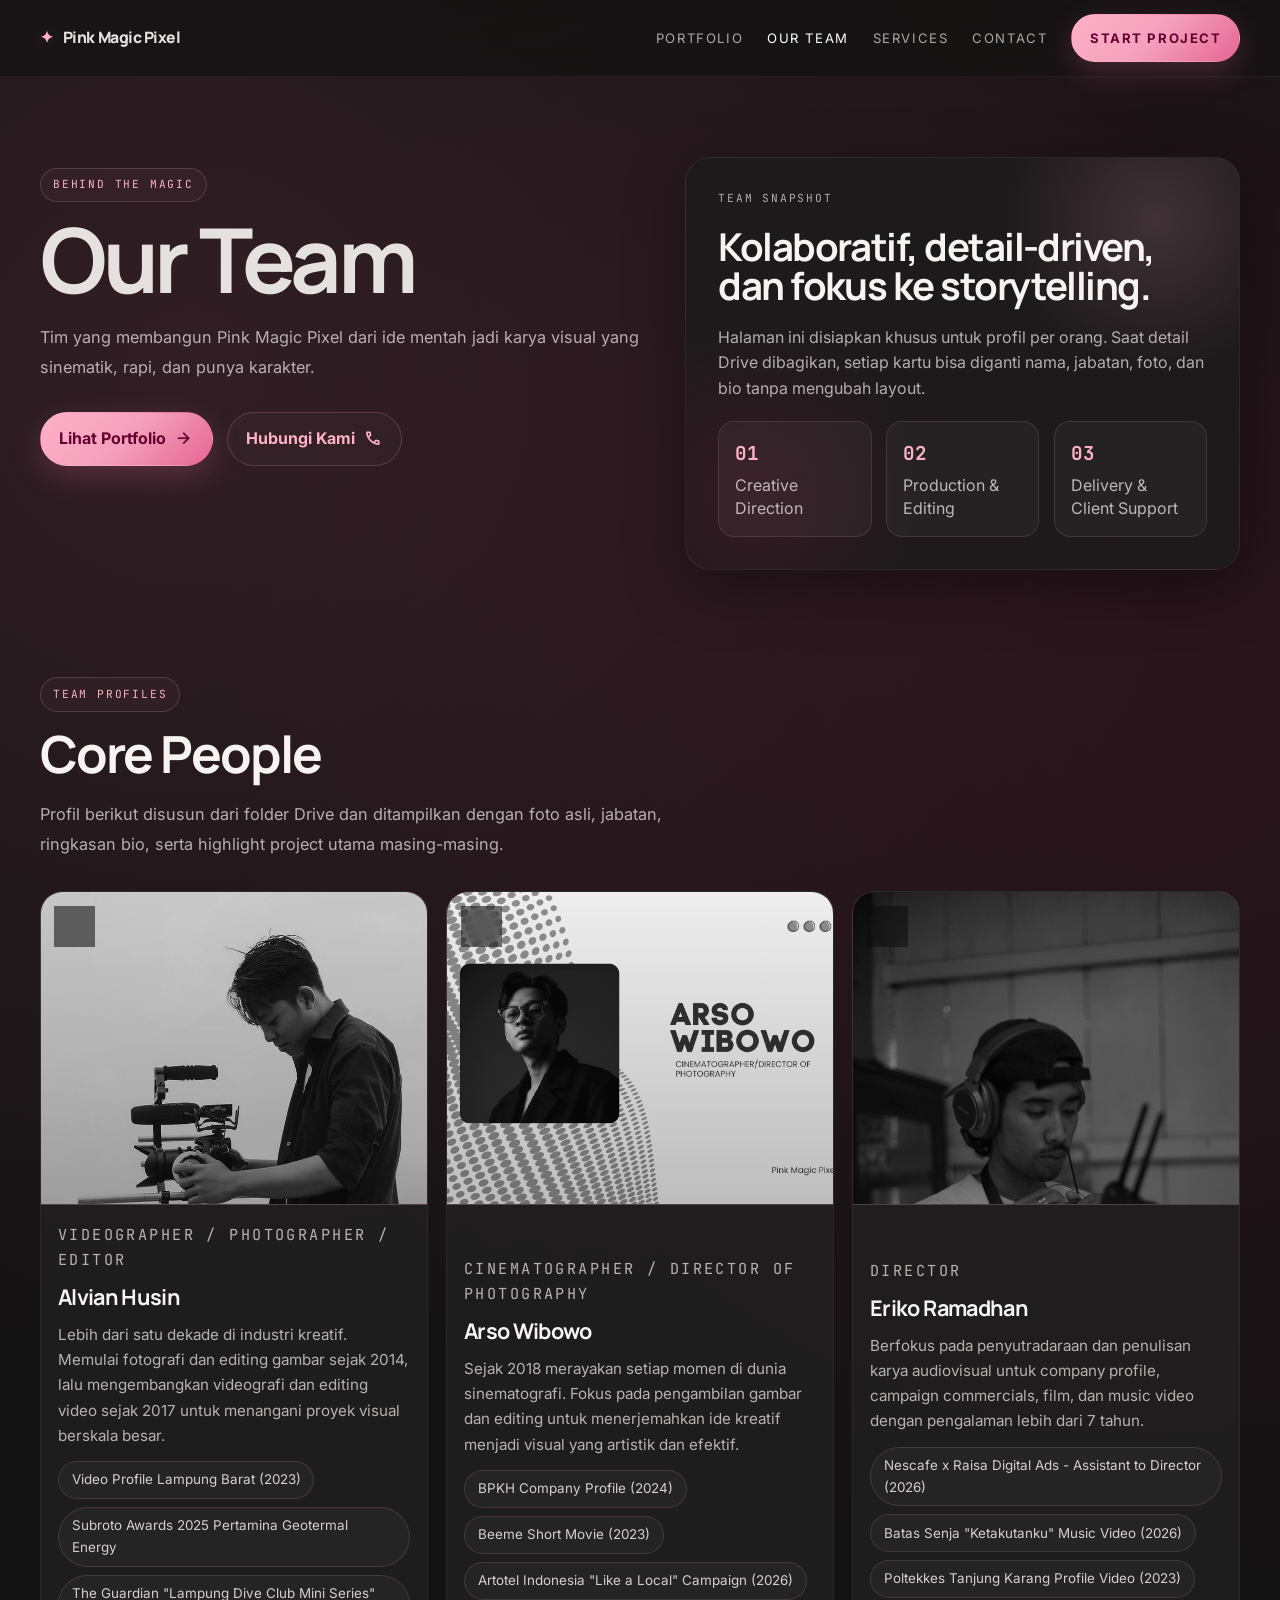
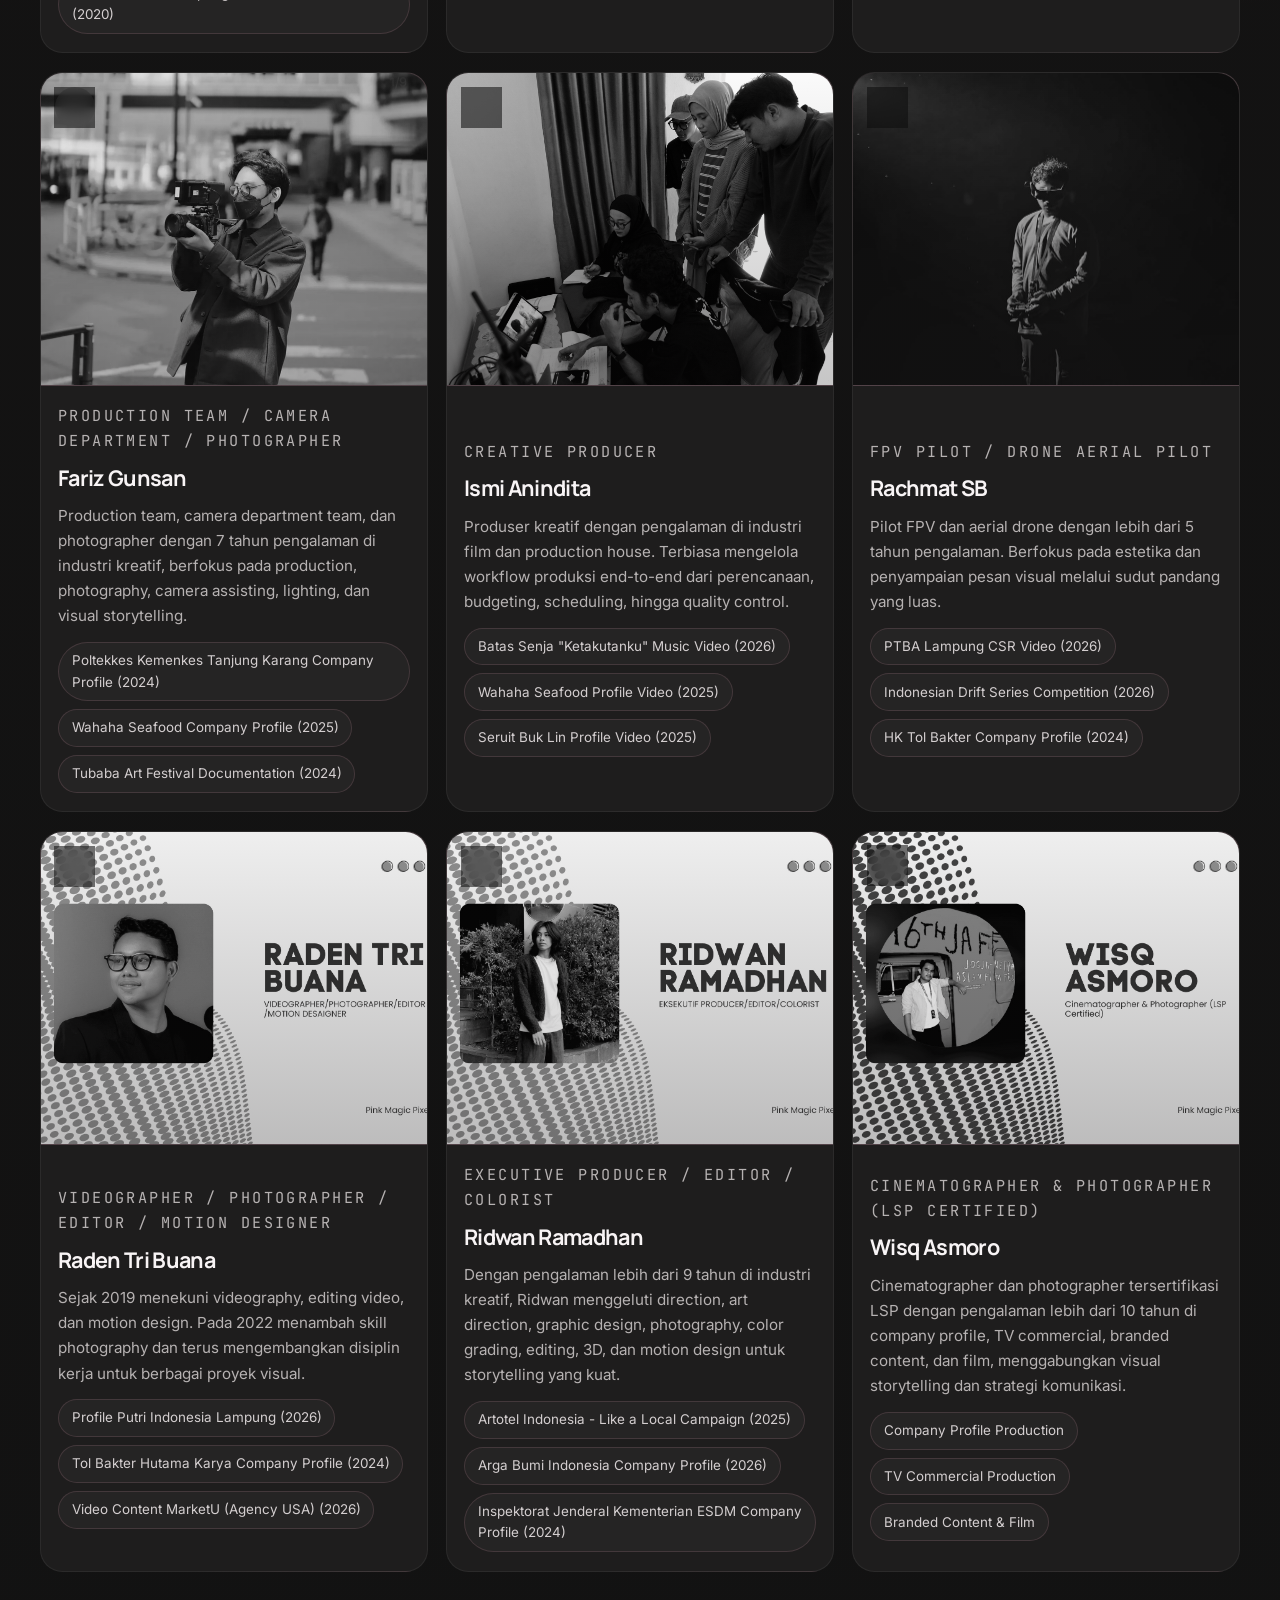
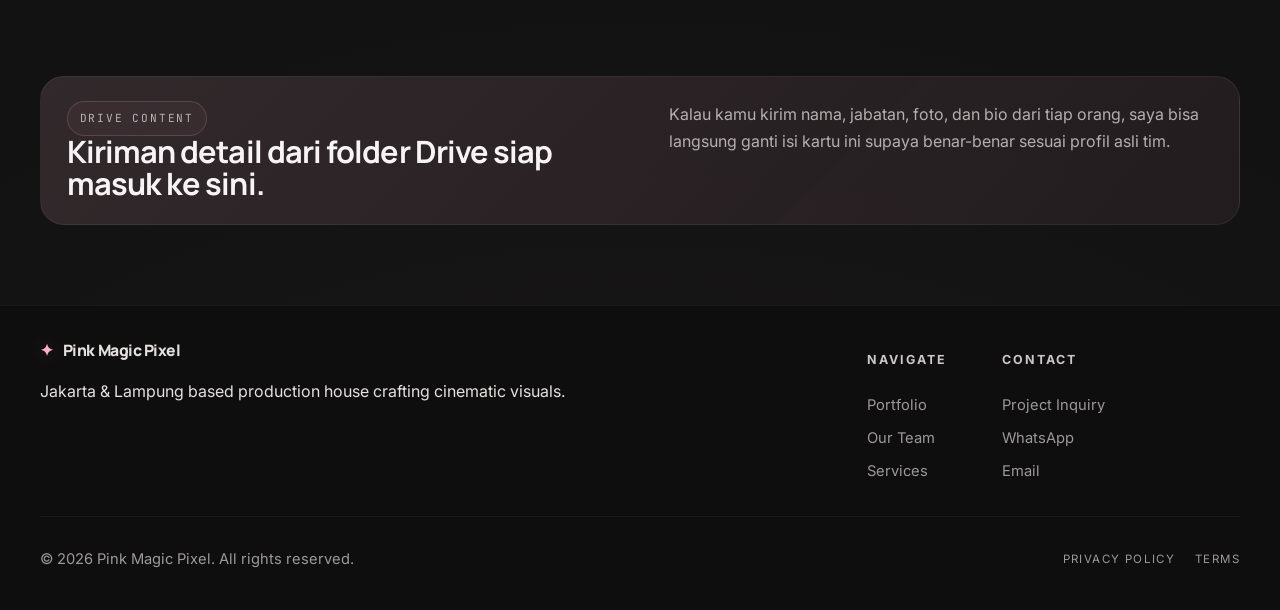
==== commit 85ff068e: "Make team page render statically" ====
--- a/team.html
+++ b/team.html
@@ -120,7 +120,198 @@
             </div>
           </div>
 
-          <div class="team-grid" data-team-grid></div>
+          <div class="team-grid" data-team-grid>
+            <article class="team-card">
+              <div class="team-card-portrait">
+                <img src="assets/team/alvian-husin.jpg" alt="Alvian Husin portrait" loading="lazy" />
+                <span class="team-card-index">01</span>
+              </div>
+              <div class="team-card-body">
+                <p class="tag">Videographer / Photographer / Editor</p>
+                <h3>Alvian Husin</h3>
+                <p>
+                  Lebih dari satu dekade di industri kreatif. Memulai fotografi dan
+                  editing gambar sejak 2014, lalu mengembangkan videografi dan
+                  editing video sejak 2017 untuk menangani proyek visual berskala besar.
+                </p>
+                <ul class="team-points">
+                  <li>Video Profile Lampung Barat (2023)</li>
+                  <li>Subroto Awards 2025 Pertamina Geotermal Energy</li>
+                  <li>The Guardian "Lampung Dive Club Mini Series" (2020)</li>
+                </ul>
+              </div>
+            </article>
+
+            <article class="team-card">
+              <div class="team-card-portrait">
+                <img src="assets/team/arso-wibowo.jpg" alt="Arso Wibowo portrait" loading="lazy" />
+                <span class="team-card-index">02</span>
+              </div>
+              <div class="team-card-body">
+                <p class="tag">Cinematographer / Director of Photography</p>
+                <h3>Arso Wibowo</h3>
+                <p>
+                  Sejak 2018 merayakan setiap momen di dunia sinematografi. Fokus pada
+                  pengambilan gambar dan editing untuk menerjemahkan ide kreatif
+                  menjadi visual yang artistik dan efektif.
+                </p>
+                <ul class="team-points">
+                  <li>BPKH Company Profile (2024)</li>
+                  <li>Beeme Short Movie (2023)</li>
+                  <li>Artotel Indonesia "Like a Local" Campaign (2026)</li>
+                </ul>
+              </div>
+            </article>
+
+            <article class="team-card">
+              <div class="team-card-portrait">
+                <img src="assets/team/eriko-ramadhan.jpg" alt="Eriko Ramadhan portrait" loading="lazy" />
+                <span class="team-card-index">03</span>
+              </div>
+              <div class="team-card-body">
+                <p class="tag">Director</p>
+                <h3>Eriko Ramadhan</h3>
+                <p>
+                  Berfokus pada penyutradaraan dan penulisan karya audiovisual untuk
+                  company profile, campaign commercials, film, dan music video dengan
+                  pengalaman lebih dari 7 tahun.
+                </p>
+                <ul class="team-points">
+                  <li>Nescafe x Raisa Digital Ads - Assistant to Director (2026)</li>
+                  <li>Batas Senja "Ketakutanku" Music Video (2026)</li>
+                  <li>Poltekkes Tanjung Karang Profile Video (2023)</li>
+                </ul>
+              </div>
+            </article>
+
+            <article class="team-card">
+              <div class="team-card-portrait">
+                <img src="assets/team/fariz-gunsan.jpg" alt="Fariz Gunsan portrait" loading="lazy" />
+                <span class="team-card-index">04</span>
+              </div>
+              <div class="team-card-body">
+                <p class="tag">Production Team / Camera Department / Photographer</p>
+                <h3>Fariz Gunsan</h3>
+                <p>
+                  Production team, camera department team, dan photographer dengan 7
+                  tahun pengalaman di industri kreatif, berfokus pada production,
+                  photography, camera assisting, lighting, dan visual storytelling.
+                </p>
+                <ul class="team-points">
+                  <li>Poltekkes Kemenkes Tanjung Karang Company Profile (2024)</li>
+                  <li>Wahaha Seafood Company Profile (2025)</li>
+                  <li>Tubaba Art Festival Documentation (2024)</li>
+                </ul>
+              </div>
+            </article>
+
+            <article class="team-card">
+              <div class="team-card-portrait">
+                <img src="assets/team/ismi-anindita.jpg" alt="Ismi Anindita portrait" loading="lazy" />
+                <span class="team-card-index">05</span>
+              </div>
+              <div class="team-card-body">
+                <p class="tag">Creative Producer</p>
+                <h3>Ismi Anindita</h3>
+                <p>
+                  Produser kreatif dengan pengalaman di industri film dan production
+                  house. Terbiasa mengelola workflow produksi end-to-end dari
+                  perencanaan, budgeting, scheduling, hingga quality control.
+                </p>
+                <ul class="team-points">
+                  <li>Batas Senja "Ketakutanku" Music Video (2026)</li>
+                  <li>Wahaha Seafood Profile Video (2025)</li>
+                  <li>Seruit Buk Lin Profile Video (2025)</li>
+                </ul>
+              </div>
+            </article>
+
+            <article class="team-card">
+              <div class="team-card-portrait">
+                <img src="assets/team/rachmat-sb.jpg" alt="Rachmat SB portrait" loading="lazy" />
+                <span class="team-card-index">06</span>
+              </div>
+              <div class="team-card-body">
+                <p class="tag">FPV Pilot / Drone Aerial Pilot</p>
+                <h3>Rachmat SB</h3>
+                <p>
+                  Pilot FPV dan aerial drone dengan lebih dari 5 tahun pengalaman.
+                  Berfokus pada estetika dan penyampaian pesan visual melalui sudut
+                  pandang yang luas.
+                </p>
+                <ul class="team-points">
+                  <li>PTBA Lampung CSR Video (2026)</li>
+                  <li>Indonesian Drift Series Competition (2026)</li>
+                  <li>HK Tol Bakter Company Profile (2024)</li>
+                </ul>
+              </div>
+            </article>
+
+            <article class="team-card">
+              <div class="team-card-portrait">
+                <img src="assets/team/raden-tri-buana.jpg" alt="Raden Tri Buana portrait" loading="lazy" />
+                <span class="team-card-index">07</span>
+              </div>
+              <div class="team-card-body">
+                <p class="tag">Videographer / Photographer / Editor / Motion Designer</p>
+                <h3>Raden Tri Buana</h3>
+                <p>
+                  Sejak 2019 menekuni videography, editing video, dan motion design.
+                  Pada 2022 menambah skill photography dan terus mengembangkan
+                  disiplin kerja untuk berbagai proyek visual.
+                </p>
+                <ul class="team-points">
+                  <li>Profile Putri Indonesia Lampung (2026)</li>
+                  <li>Tol Bakter Hutama Karya Company Profile (2024)</li>
+                  <li>Video Content MarketU (Agency USA) (2026)</li>
+                </ul>
+              </div>
+            </article>
+
+            <article class="team-card">
+              <div class="team-card-portrait">
+                <img src="assets/team/ridwan-ramadhan.jpg" alt="Ridwan Ramadhan portrait" loading="lazy" />
+                <span class="team-card-index">08</span>
+              </div>
+              <div class="team-card-body">
+                <p class="tag">Executive Producer / Editor / Colorist</p>
+                <h3>Ridwan Ramadhan</h3>
+                <p>
+                  Dengan pengalaman lebih dari 9 tahun di industri kreatif, Ridwan
+                  menggeluti direction, art direction, graphic design, photography,
+                  color grading, editing, 3D, dan motion design untuk storytelling
+                  yang kuat.
+                </p>
+                <ul class="team-points">
+                  <li>Artotel Indonesia - Like a Local Campaign (2025)</li>
+                  <li>Arga Bumi Indonesia Company Profile (2026)</li>
+                  <li>Inspektorat Jenderal Kementerian ESDM Company Profile (2024)</li>
+                </ul>
+              </div>
+            </article>
+
+            <article class="team-card">
+              <div class="team-card-portrait">
+                <img src="assets/team/wisq-asmoro.jpg" alt="Wisq Asmoro portrait" loading="lazy" />
+                <span class="team-card-index">09</span>
+              </div>
+              <div class="team-card-body">
+                <p class="tag">Cinematographer &amp; Photographer (LSP Certified)</p>
+                <h3>Wisq Asmoro</h3>
+                <p>
+                  Cinematographer dan photographer tersertifikasi LSP dengan
+                  pengalaman lebih dari 10 tahun di company profile, TV commercial,
+                  branded content, dan film, menggabungkan visual storytelling dan
+                  strategi komunikasi.
+                </p>
+                <ul class="team-points">
+                  <li>Company Profile Production</li>
+                  <li>TV Commercial Production</li>
+                  <li>Branded Content &amp; Film</li>
+                </ul>
+              </div>
+            </article>
+          </div>
         </div>
       </section>
 
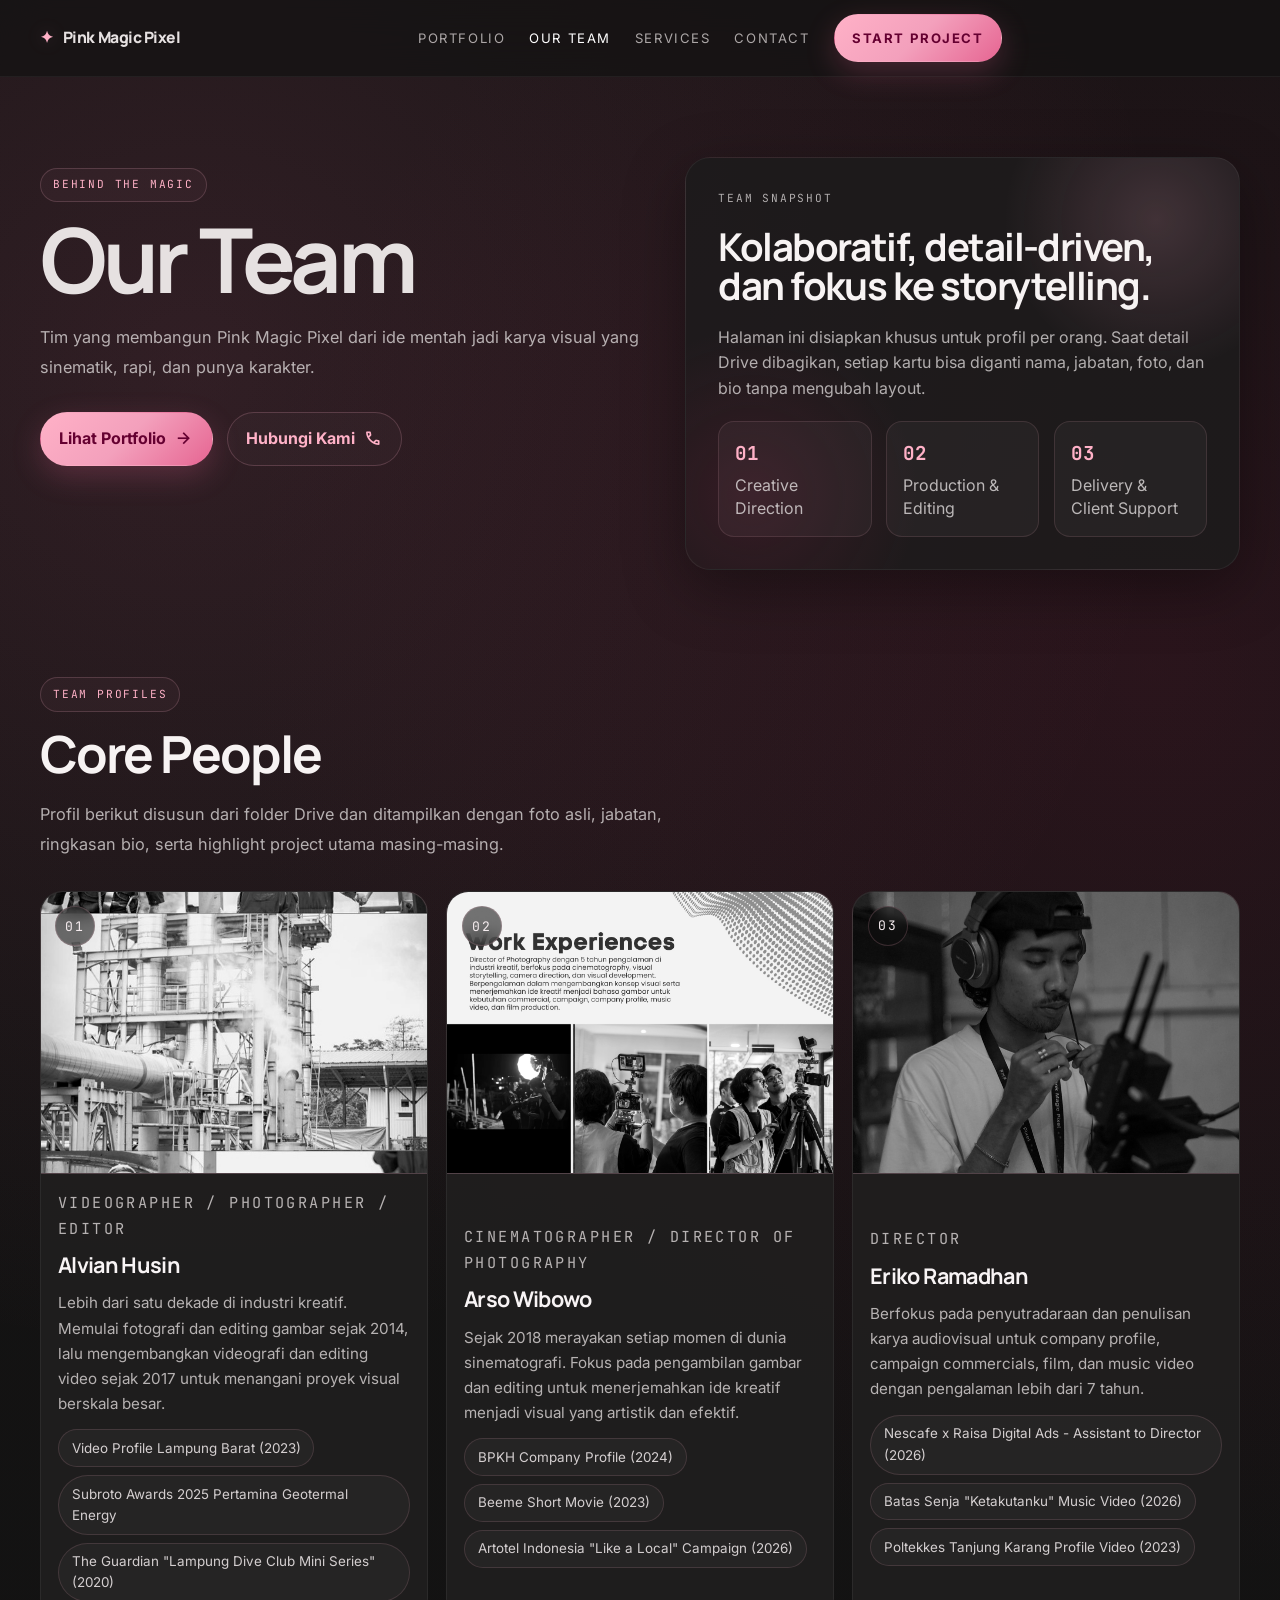
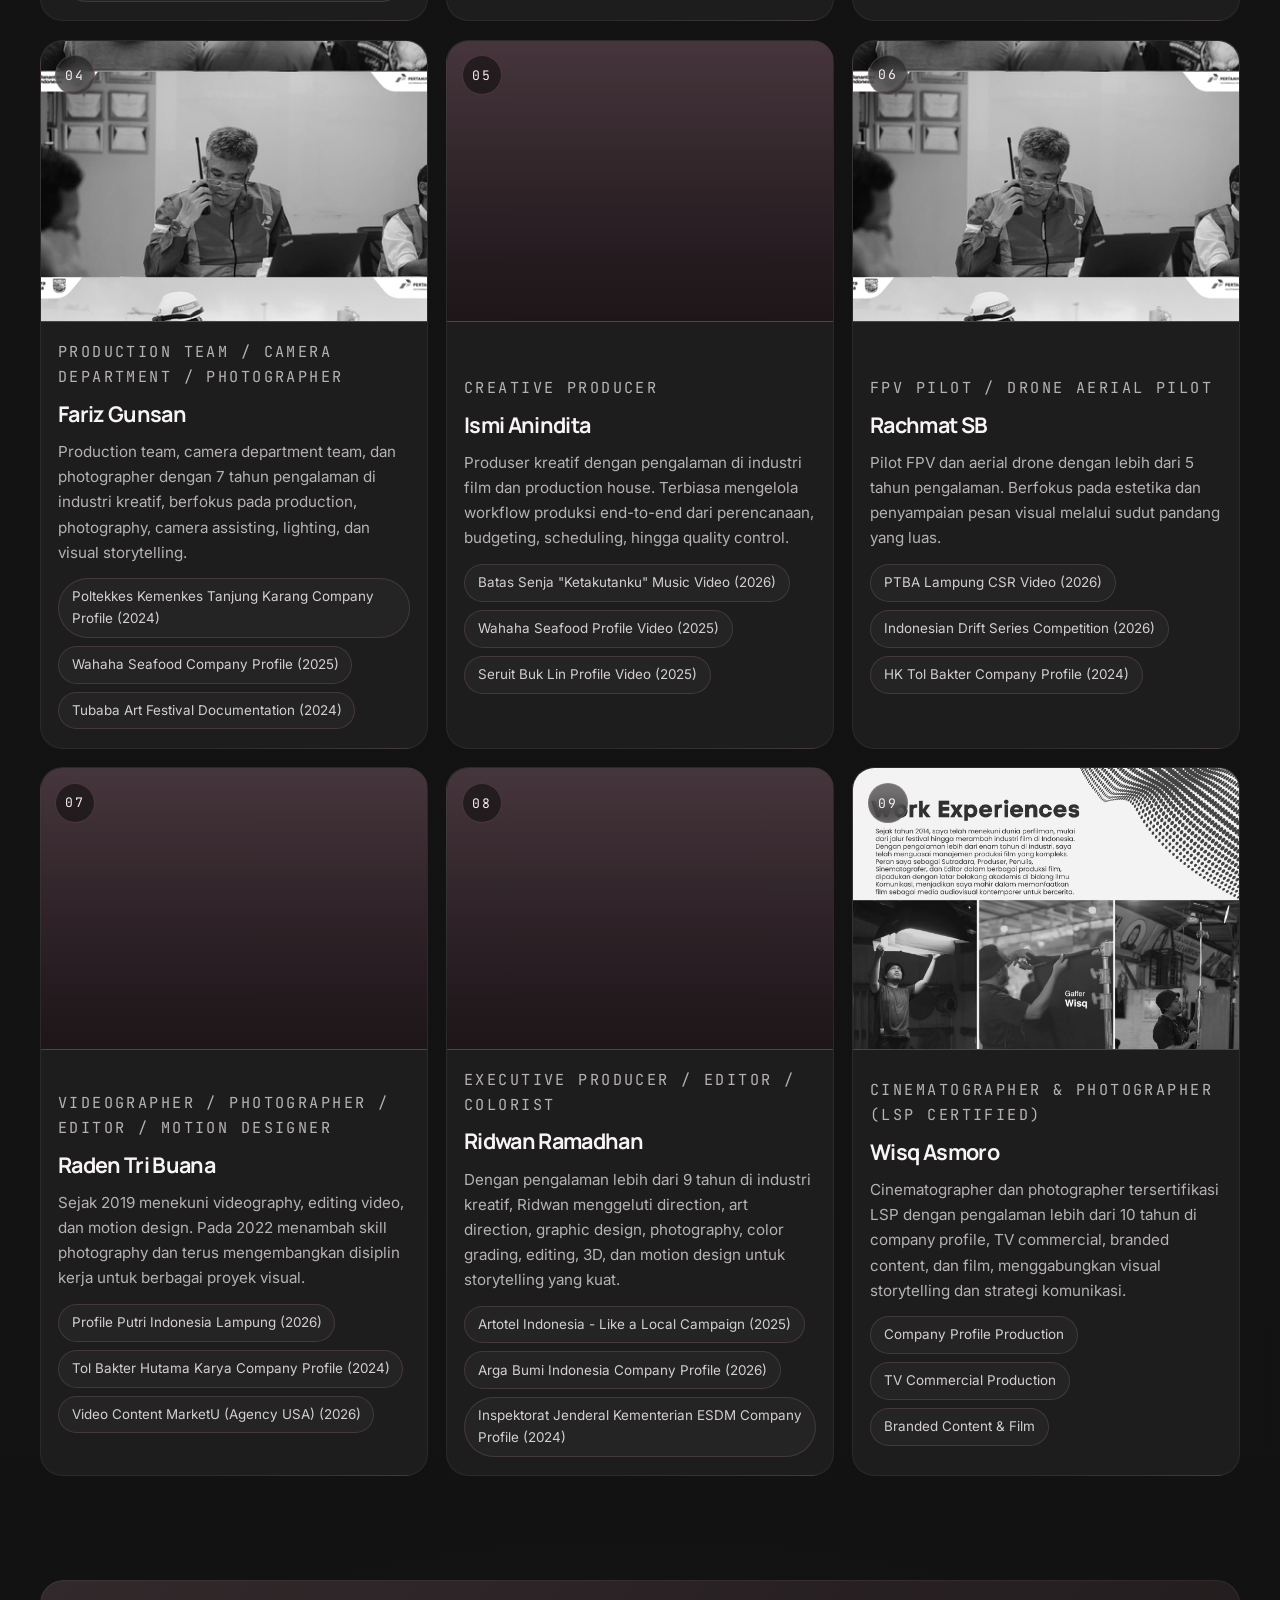
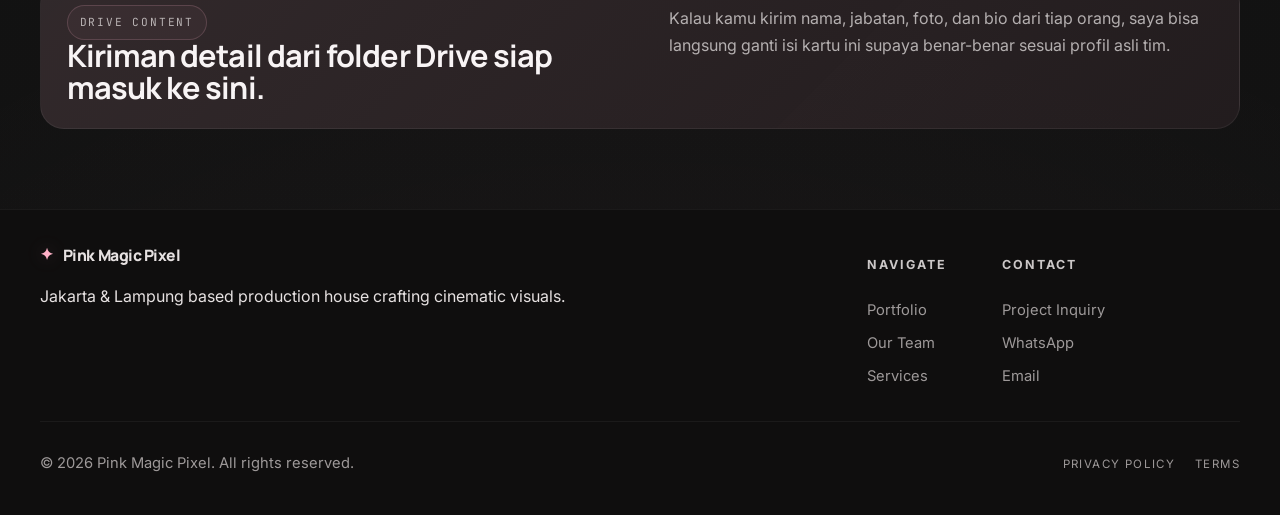
==== commit af15bb96: "Bust asset cache for showreel fix" ====
--- a/team.html
+++ b/team.html
@@ -14,7 +14,7 @@
       href="https://fonts.googleapis.com/css2?family=Inter:wght@400;500;600;700&family=JetBrains+Mono:wght@500;600&family=Manrope:wght@500;600;700;800&family=Material+Symbols+Outlined:wght@100..700&display=swap"
       rel="stylesheet"
     />
-    <link rel="stylesheet" href="styles.css?v=8" />
+    <link rel="stylesheet" href="styles.css?v=9" />
   </head>
   <body class="team-page">
     <a class="skip-link" href="#content">Skip to content</a>
@@ -366,6 +366,6 @@
       </div>
     </footer>
 
-    <script src="script.js?v=8"></script>
+    <script src="script.js?v=9"></script>
   </body>
 </html>
--- a/styles.css
+++ b/styles.css
@@ -122,9 +122,9 @@
 }
 
 .header-shell {
-  display: flex;
+  display: grid;
+  grid-template-columns: auto 1fr auto;
   align-items: center;
-  justify-content: space-between;
   min-height: 4.75rem;
   gap: 1rem;
 }
@@ -136,6 +136,7 @@
   font-family: "Manrope", sans-serif;
   font-weight: 800;
   letter-spacing: -0.03em;
+  justify-self: start;
 }
 
 .brand-mark {
@@ -155,6 +156,9 @@
   letter-spacing: 0.12em;
   text-transform: uppercase;
   color: rgba(230, 225, 225, 0.72);
+  justify-self: center;
+  justify-content: center;
+  width: max-content;
 }
 
 .site-nav a:not(.button):hover,
@@ -178,6 +182,7 @@
   color: var(--text);
   padding: 0;
   cursor: pointer;
+  justify-self: end;
 }
 
 .menu-toggle span {
@@ -250,6 +255,12 @@
   position: relative;
   z-index: 1;
   padding: 3rem 0 4rem;
+}
+
+.hero-layout-center {
+  grid-template-columns: minmax(0, 1fr);
+  justify-items: center;
+  text-align: center;
 }
 
 .reveal {
@@ -302,6 +313,10 @@
   max-width: 10ch;
 }
 
+.hero-layout-center .hero-copy h1 {
+  margin-inline: auto;
+}
+
 .hero-accent {
   display: inline-block;
   color: var(--pink);
@@ -317,12 +332,20 @@
   line-height: 1.8;
 }
 
+.hero-layout-center .hero-intro {
+  margin-inline: auto;
+}
+
 .hero-actions,
 .contact-actions {
   display: flex;
   flex-wrap: wrap;
   gap: 0.9rem;
   margin-top: 1.9rem;
+}
+
+.hero-layout-center .hero-actions {
+  justify-content: center;
 }
 
 .button {
@@ -722,9 +745,7 @@
 
 .team-card-portrait {
   position: relative;
-  aspect-ratio: 16 / 13;
-  display: grid;
-  place-items: center;
+  height: clamp(16rem, 22vw, 20.5rem);
   overflow: clip;
   background:
     linear-gradient(180deg, rgba(255, 177, 199, 0.16), rgba(230, 101, 146, 0.06)),
@@ -732,14 +753,42 @@
   border-bottom: 1px solid rgba(255, 255, 255, 0.06);
 }
 
+.team-card-slides {
+  position: absolute;
+  inset: 0;
+}
+
+.team-card-photo {
+  position: absolute;
+  inset: 0;
+  width: 100%;
+  height: 100%;
+  object-fit: cover;
+  object-position: center center;
+  filter: grayscale(1) contrast(1.02) saturate(0.9);
+  transform: scale(1.02);
+  opacity: 0;
+  transition: opacity 320ms ease, transform 320ms ease;
+}
+
 .team-card-portrait img {
   width: 100%;
   height: 100%;
   object-fit: cover;
+  object-position: center center;
   filter: grayscale(1) contrast(1.02) saturate(0.9);
   transform: scale(1.02);
 }
 
+.team-card-photo.is-active {
+  opacity: 1;
+  transform: scale(1.04);
+}
+
+.team-card-portrait .team-card-photo.is-active {
+  z-index: 1;
+}
+
 .team-card-portrait::after {
   content: "";
   position: absolute;
@@ -751,7 +800,7 @@
   position: absolute;
   left: 0.9rem;
   top: 0.9rem;
-  z-index: 1;
+  z-index: 2;
   display: grid;
   place-items: center;
   min-width: 2.5rem;
@@ -1215,6 +1264,11 @@
   z-index: 2;
 }
 
+.showreel-play,
+.showreel-play * {
+  pointer-events: auto;
+}
+
 .showreel-play-badge {
   display: inline-flex;
   align-items: center;
@@ -1238,6 +1292,7 @@
   background:
     linear-gradient(180deg, rgba(18, 17, 17, 0.08), rgba(18, 17, 17, 0.4)),
     radial-gradient(circle at 50% 20%, rgba(255, 177, 199, 0.1), transparent 36%);
+  pointer-events: none;
 }
 
 .showreel-thumb-badge {
@@ -1252,6 +1307,7 @@
   color: #fff;
   backdrop-filter: blur(14px);
   z-index: 1;
+  pointer-events: none;
 }
 
 .showreel-card-copy {
@@ -1782,6 +1838,10 @@
     grid-template-columns: 1fr;
   }
 
+  .team-card-portrait {
+    height: 18rem;
+  }
+
   .hero-showreel-panel {
     min-height: 21rem;
   }
